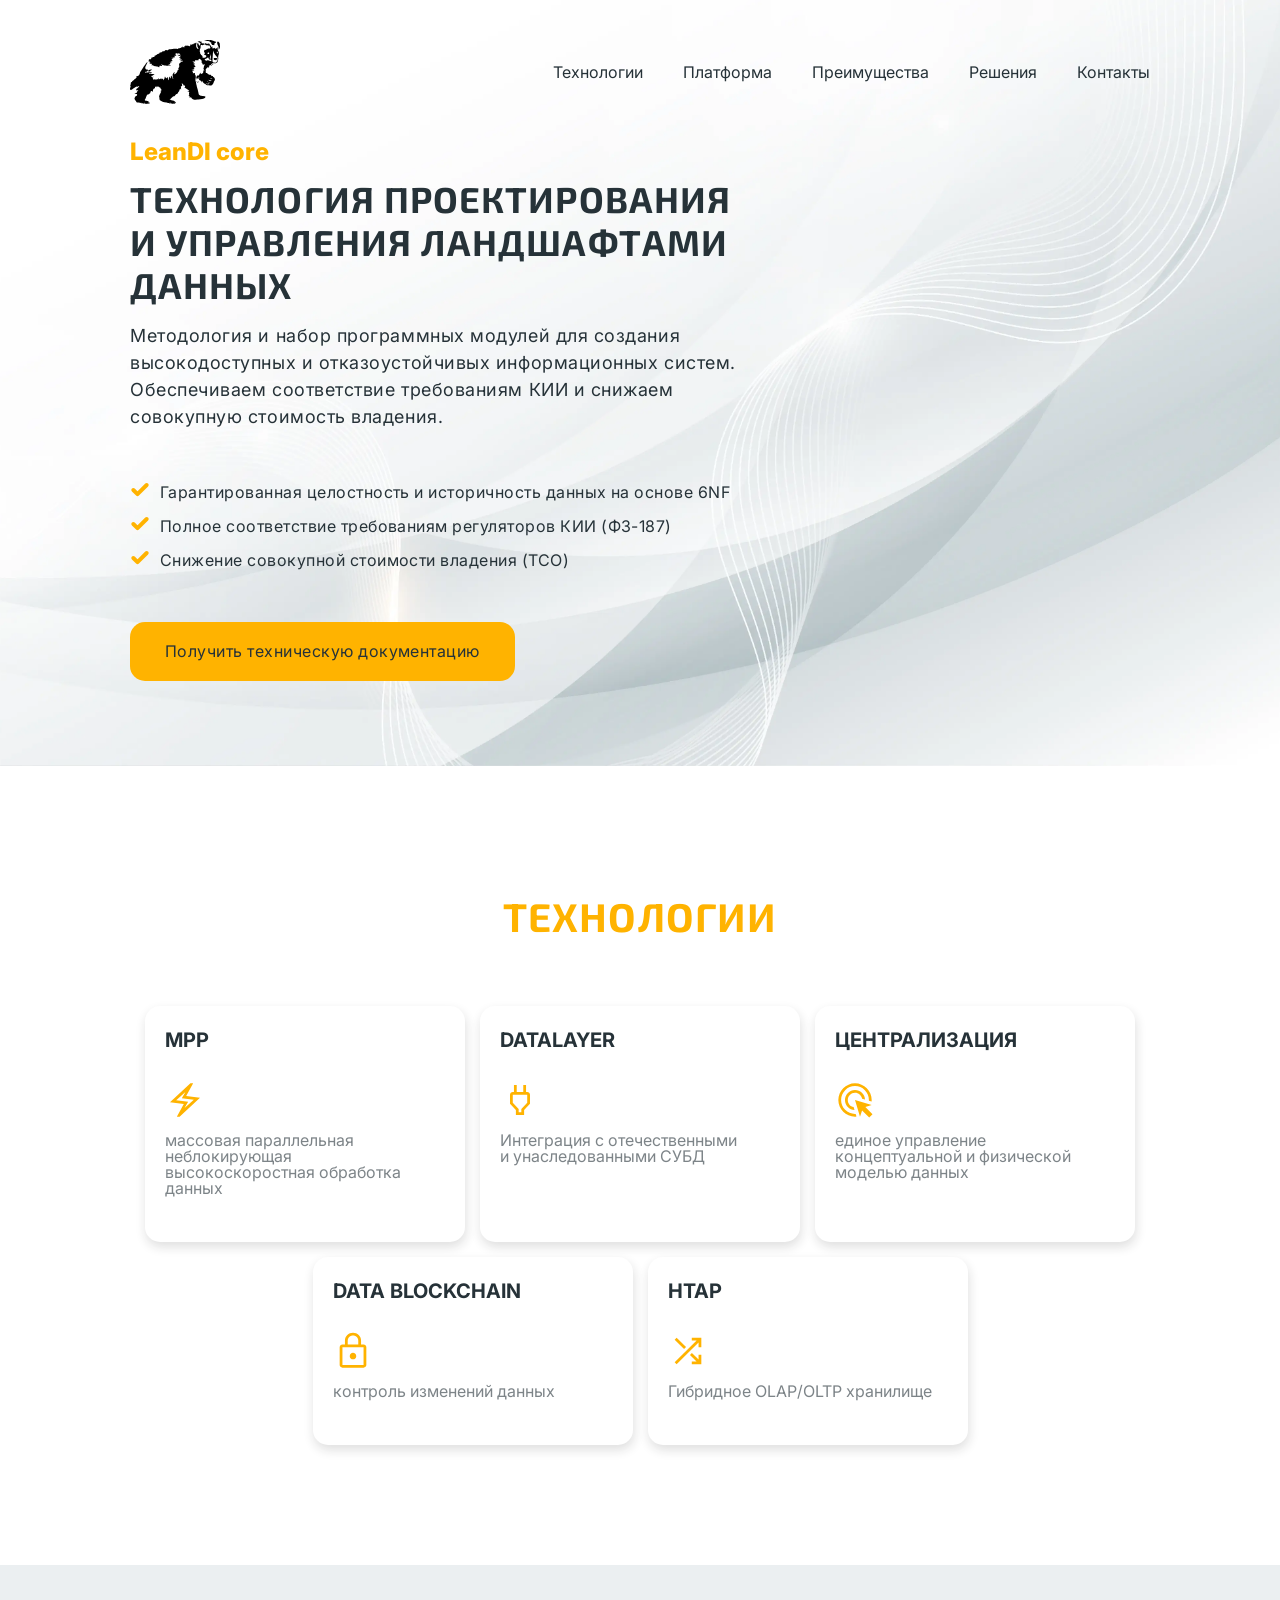
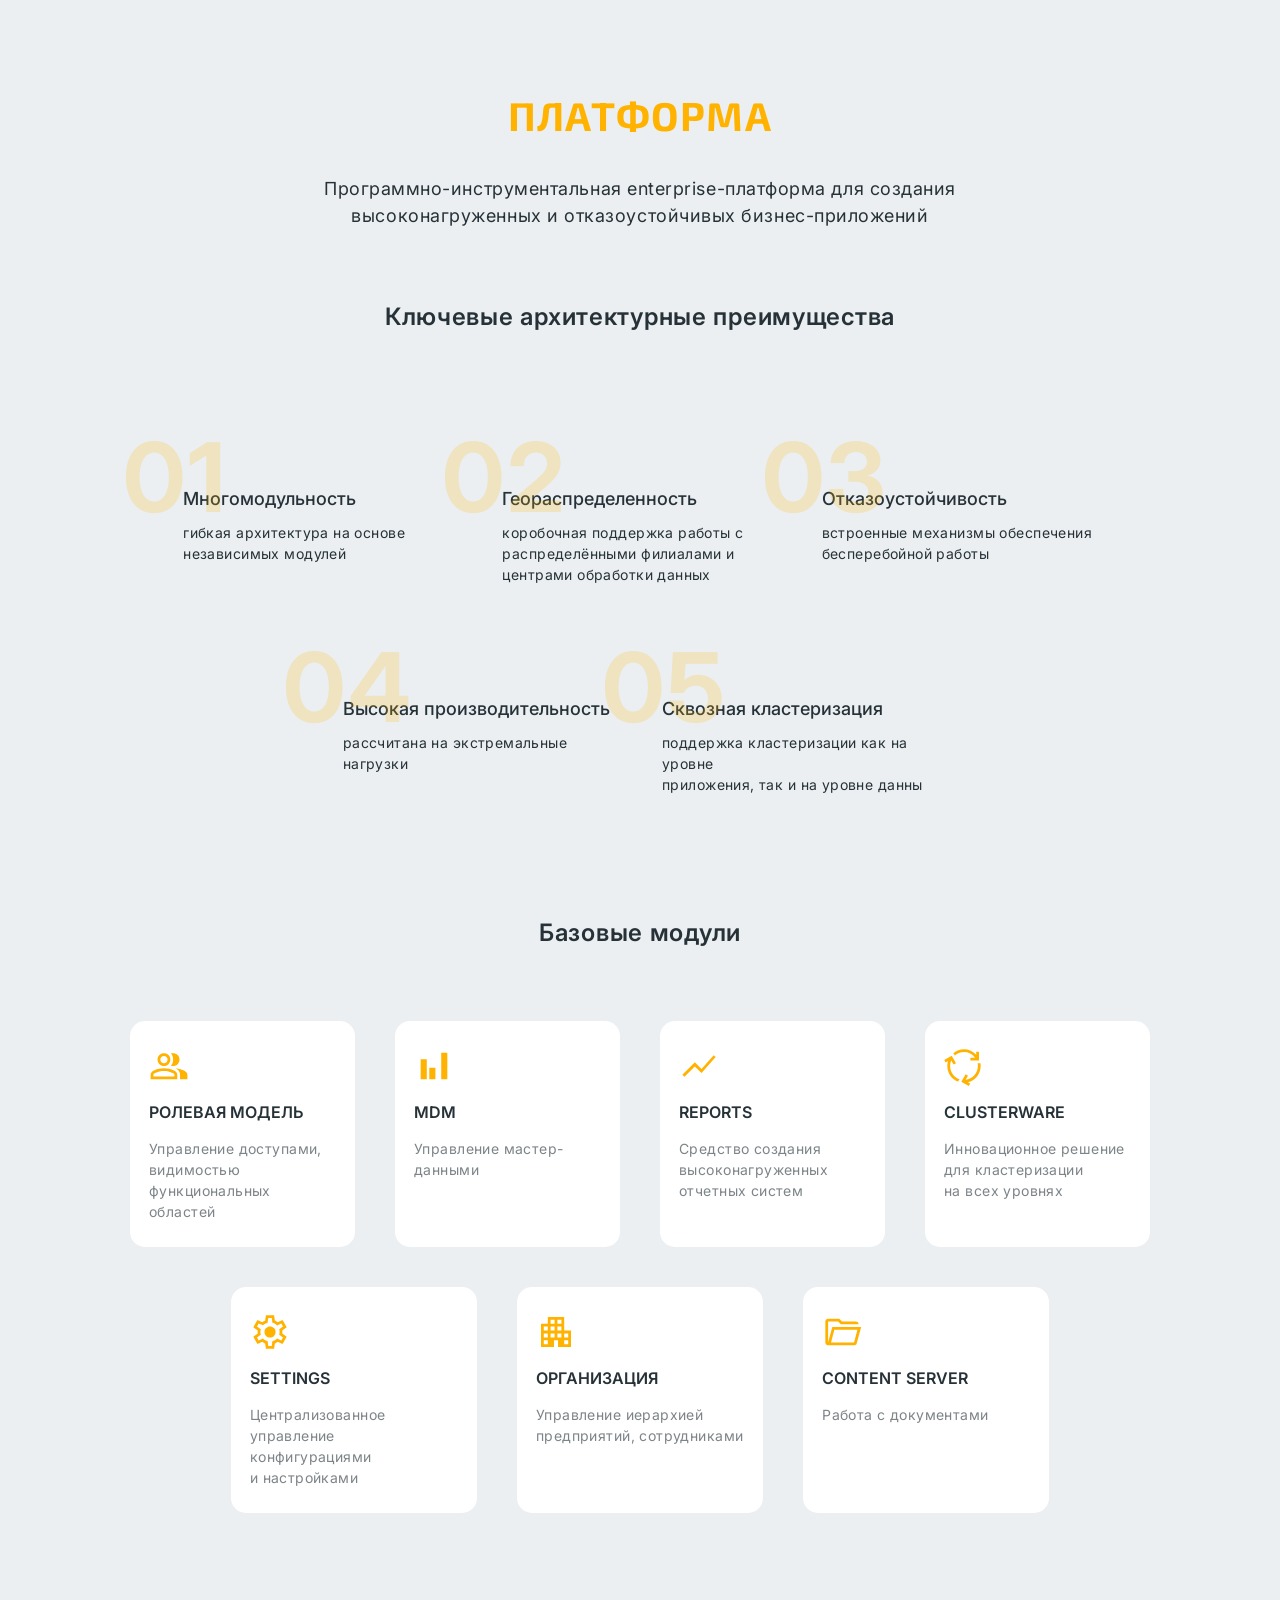
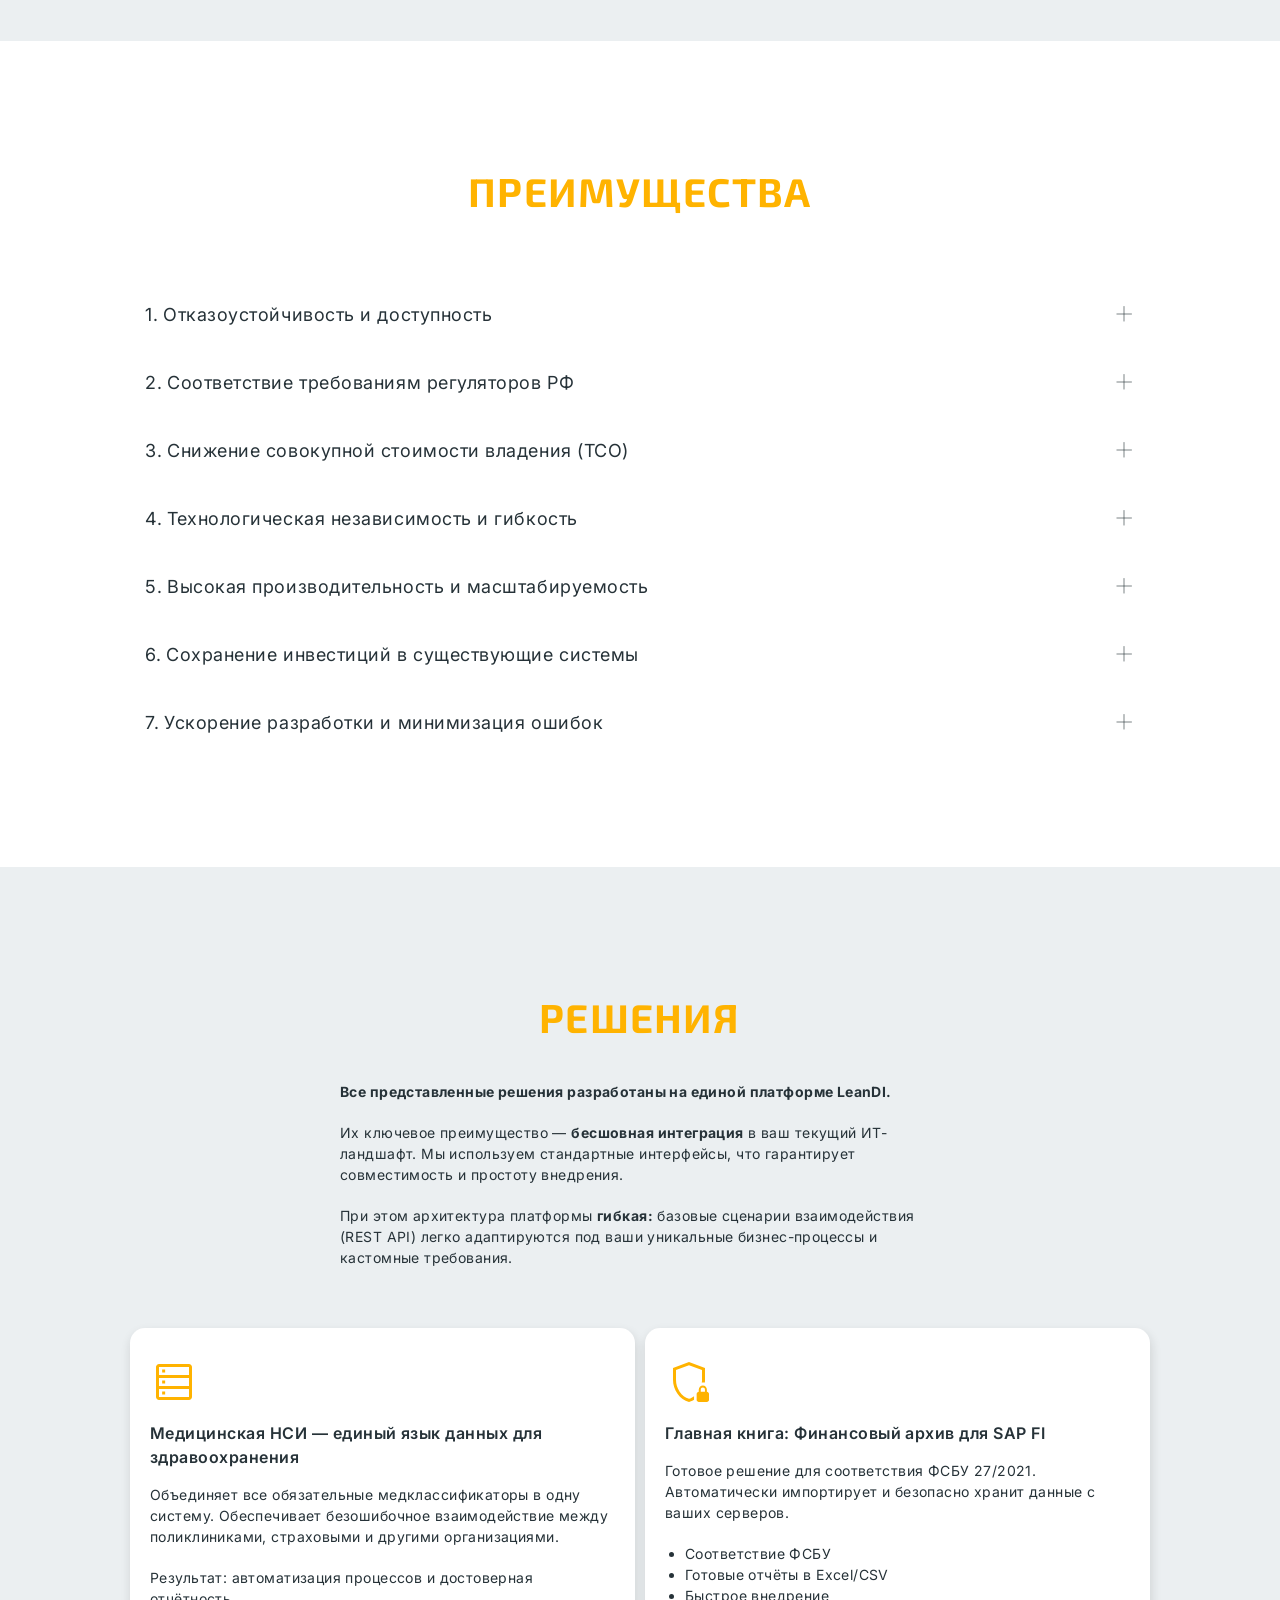
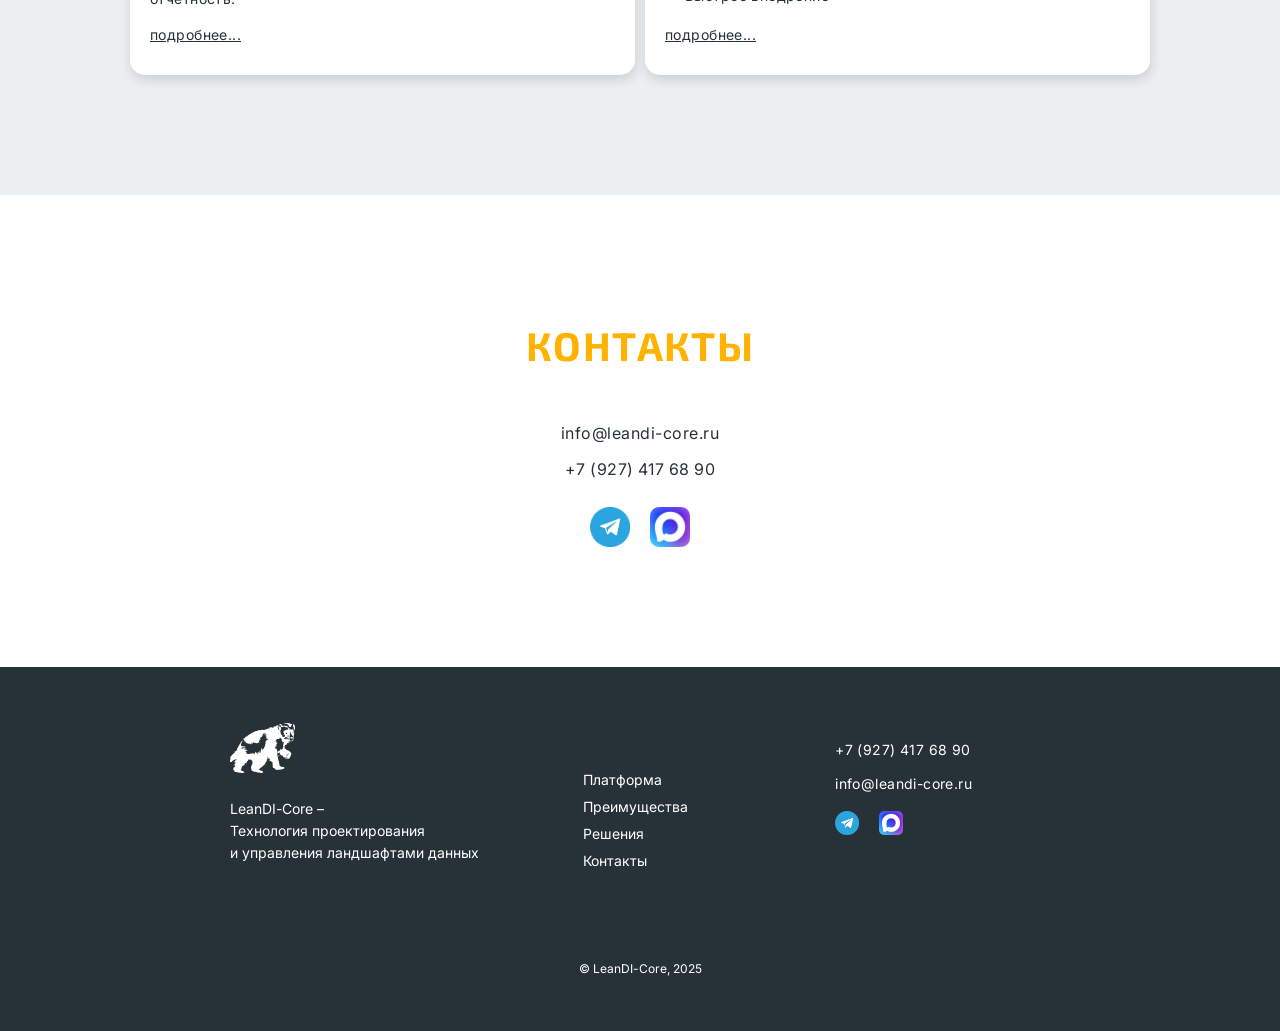
==== index.html @ 5c25aa63 "new project" ====
<!--header.html-->
<!doctype html>
<html lang="en">
<head>
  <meta charset="UTF-8">
  <meta name="viewport"
        content="width=device-width, user-scalable=no, initial-scale=1.0, maximum-scale=1.0, minimum-scale=1.0">
  <meta http-equiv="X-UA-Compatible" content="ie=edge">
  <meta name="format-detection" content="telephone=no">
  <link rel="preconnect" href="https://fonts.googleapis.com">
  <link rel="preconnect" href="https://fonts.gstatic.com" crossorigin>
  <link
    href="https://fonts.googleapis.com/css2?family=Exo+2:ital,wght@0,100..900;1,100..900&family=Inter:ital,opsz,wght@0,14..32,100..900;1,14..32,100..900&display=swap"
    rel="stylesheet">
  <link rel="icon" type="image/png" href="./img/icons/favicon.ico" sizes="32x32">
  <link rel="apple-touch-icon" href="./img/icons/favicon.ico">
  <link rel="mask-icon" href="./img/icons/favicon.ico" color="#000000">
  <title></title>
<script defer src="js/bundle.js"></script><script defer src="js/libs.js"></script><script defer src="js/style.js"></script><link href="css/style.min.css" rel="stylesheet"></head>
<body>

<header class="header">
  <div class="container">
    <div class="header-wrapper">
      <div class="logo">
        <img src="./img/logo.svg" alt="header-logo">
      </div>
      <nav class="header-nav">
        <ul class="main-menu">
          <li>
            <a href="#">Технологии</a>
          </li>
          <li>
            <a href="#">Платформа</a>
          </li>
          <li>
            <a href="#">Преимущества</a>
          </li>
          <li class="menu-item-has-children">
            <a href="#">Решения</a>
            <ul class="sub-menu">
              <li>
                <a href="#">Медицинская НСИ</a>
              </li>
            </ul>
          </li>
          <li>
            <a href="#">Контакты</a>
          </li>
        </ul>
        <button class="close-menu-button">
          <span class="line"></span>
          <span class="line"></span>
        </button>
      </nav>
      <button type="button" class="mobile-menu-button">
        <span class="line"></span>
        <span class="line"></span>
        <span class="line"></span>
      </button>
    </div>
  </div>
</header>

<main>




<section class="main-banner" style="background-image: url(./img/main-banner-back.webp)">
  <div class="container">
    <div class="banner-content">
      <div class="subtitle">LeanDI core</div>
      <h1>ТЕХНОЛОГИЯ ПРОЕКТИРОВАНИЯ
        И УПРАВЛЕНИЯ ЛАНДШАФТАМИ ДАННЫХ</h1>
      <div class="description">
        <p>Методология и набор программных модулей для создания высокодоступных и отказоустойчивых информационных
          систем. Обеспечиваем соответствие требованиям КИИ и снижаем совокупную стоимость владения.</p>
      </div>
      <ul class="benefits-list">
        <li>Гарантированная целостность и историчность данных на основе 6NF</li>
        <li>Полное соответствие требованиям регуляторов КИИ (ФЗ-187)</li>
        <li>Снижение совокупной стоимости владения (TCO)</li>
      </ul>
      <a href="#" class="btn btn-orange">Получить техническую документацию</a>
    </div>
  </div>
</section>

<section class="technologies-section">
  <div class="container">
    <h2>ТЕХНОЛОГИИ</h2>
    <div class="row-list">
      <div class="row-column">
        <div class="card-wrapper">
          <div class="card-title">MPP</div>
          <div class="card-ico">
            <img src="./img/icons/technology-ico1.svg" alt="technology-ico1">
          </div>
          <div class="card-description">
            <p>массовая параллельная <br> неблокирующая <br> высокоскоростная обработка данных</p>
          </div>
        </div>
      </div>
      <div class="row-column">
        <div class="card-wrapper">
          <div class="card-title">DATALAYER</div>
          <div class="card-ico">
            <img src="./img/icons/technology-ico2.svg" alt="technology-ico2">
          </div>
          <div class="card-description">
            <p>
              Интеграция с отечественными
              <br>
              и унаследованными СУБД
            </p>
          </div>
        </div>
      </div>
      <div class="row-column">
        <div class="card-wrapper">
          <div class="card-title">ЦЕНТРАЛИЗАЦИЯ</div>
          <div class="card-ico">
            <img src="./img/icons/technology-ico3.svg" alt="technology-ico3">
          </div>
          <div class="card-description">
            <p>единое управление концептуальной и физической моделью данных</p>
          </div>
        </div>
      </div>
      <div class="row-column">
        <div class="card-wrapper">
          <div class="card-title">DATA BLOCKCHAIN</div>
          <div class="card-ico">
            <img src="./img/icons/technology-ico4.svg" alt="technology-ico4">
          </div>
          <div class="card-description">
            <p>контроль изменений данных</p>
          </div>
        </div>
      </div>
      <div class="row-column">
        <div class="card-wrapper">
          <div class="card-title">HTAP</div>
          <div class="card-ico">
            <img src="./img/icons/technology-ico5.svg" alt="technology-ico5">
          </div>
          <div class="card-description">
            <p>Гибридное OLAP/OLTP хранилище</p>
          </div>
        </div>
      </div>
    </div>
  </div>
</section>

<section class="platform-section">
  <div class="container">
    <h2>ПЛАТФОРМА</h2>
    <div class="title-description">
      <p>Программно-инструментальная enterprise-платформа для создания высоконагруженных и отказоустойчивых
        бизнес-приложений</p>
    </div>
    <div class="subtitle">Ключевые архитектурные преимущества</div>
    <div class="benefits-block">
      <div class="benefits-list">
        <div class="benefit-column">
          <div class="benefit-item">
            <div class="benefit-title">Многомодульность</div>
            <div class="benefit-description">
              <p>гибкая архитектура на основе <br> независимых модулей</p>
            </div>
          </div>
        </div>
        <div class="benefit-column">
          <div class="benefit-item">
            <div class="benefit-title">Геораспределенность</div>
            <div class="benefit-description">
              <p>коробочная поддержка работы с <br> распределёнными филиалами и <br> центрами обработки данных</p>
            </div>
          </div>
        </div>
        <div class="benefit-column">
          <div class="benefit-item">
            <div class="benefit-title">Отказоустойчивость</div>
            <div class="benefit-description">
              <p>встроенные механизмы обеспечения бесперебойной работы</p>
            </div>
          </div>
        </div>
        <div class="benefit-column">
          <div class="benefit-item">
            <div class="benefit-title">Высокая производительность</div>
            <div class="benefit-description">
              <p>рассчитана на экстремальные нагрузки</p>
            </div>
          </div>
        </div>
        <div class="benefit-column">
          <div class="benefit-item">
            <div class="benefit-title">Сквозная кластеризация</div>
            <div class="benefit-description">
              <p>поддержка кластеризации как на уровне <br> приложения, так и на уровне данны</p>
            </div>
          </div>
        </div>
      </div>
    </div>
    <div class="modules-block">
      <div class="subtitle">Базовые модули</div>
      <div class="modules-list">
        <div class="modules-column">
          <div class="module-item">
            <div class="module-ico">
              <img src="./img/icons/module-ico1.svg" alt="module-ico-1">
            </div>
            <div class="module-title">РОЛЕВАЯ МОДЕЛЬ</div>
            <div class="module-description">
              <p>Управление доступами, видимостью функциональных областей</p>
            </div>
          </div>
        </div>
        <div class="modules-column">
          <div class="module-item">
            <div class="module-ico">
              <img src="./img/icons/module-ico2.svg" alt="module-ico-2">
            </div>
            <div class="module-title">MDM</div>
            <div class="module-description">
              <p>Управление мастер-данными</p>
            </div>
          </div>
        </div>
        <div class="modules-column">
          <div class="module-item">
            <div class="module-ico">
              <img src="./img/icons/module-ico3.svg" alt="module-ico-3">
            </div>
            <div class="module-title">REPORTS</div>
            <div class="module-description">
              <p>Cредство создания высоконагруженных отчетных систем</p>
            </div>
          </div>
        </div>
        <div class="modules-column">
          <div class="module-item">
            <div class="module-ico">
              <img src="./img/icons/module-ico4.svg" alt="module-ico-4">
            </div>
            <div class="module-title">CLUSTERWARE</div>
            <div class="module-description">
              <p>Инновационное решение для кластеризации на всех уровнях</p>
            </div>
          </div>
        </div>
        <div class="modules-column">
          <div class="module-item">
            <div class="module-ico">
              <img src="./img/icons/module-ico5.svg" alt="module-ico-5">
            </div>
            <div class="module-title">SETTINGS</div>
            <div class="module-description">
              <p>Централизованное управление конфигурациями и настройками</p>
            </div>
          </div>
        </div>
        <div class="modules-column">
          <div class="module-item">
            <div class="module-ico">
              <img src="./img/icons/module-ico6.svg" alt="module-ico-6">
            </div>
            <div class="module-title">ОРГАНИЗАЦИЯ</div>
            <div class="module-description">
              <p>Управление иерархией предприятий, сотрудниками</p>
            </div>
          </div>
        </div>
        <div class="modules-column">
          <div class="module-item">
            <div class="module-ico">
              <img src="./img/icons/module-ico7.svg" alt="module-ico-7">
            </div>
            <div class="module-title">CONTENT SERVER</div>
            <div class="module-description">
              <p>Работа с документами</p>
            </div>
          </div>
        </div>
      </div>
    </div>
  </div>
</section>

<section class="advantages-section">
  <div class="container">
    <h2>ПРЕИМУЩЕСТВА</h2>
    <div class="accordion-block">
      <div class="accordion-item">
        <div class="accordion-item-header">Отказоустойчивость и доступность</div>
        <div class="accordion-item-content">
          <div class="accordion-content-wrapper">
            <p>
              Обеспечивает доступность систем на уровне 99,99%+ даже при сбоях отдельных серверов или баз данных.
              Механизм мгновенного переключения на резервный узел в кластере уровня приложения гарантирует непрерывность
              бизнес-процессов, что критически важно для объектов КИИ.
            </p>
          </div>
        </div>
      </div>
      <div class="accordion-item">
        <div class="accordion-item-header">Соответствие требованиям регуляторов РФ</div>
        <div class="accordion-item-content">
          <div class="accordion-content-wrapper">
            <p>
              Платформа изначально разработана с учётом требований 149-ФЗ, 152-ФЗ и отраслевых стандартов.
              Обеспечивается аудит изменений и консистентность информации, что уменьшает риски штрафов.
            </p>
          </div>
        </div>
      </div>
      <div class="accordion-item">
        <div class="accordion-item-header">Снижение совокупной стоимости владения (TCO)</div>
        <div class="accordion-item-content">
          <div class="accordion-content-wrapper">
            <p>
              Отказ от дорогостоящих кластерных решений на уровне СУБД в пользу программной кластеризации позволяет
              использовать стандартное оборудование и гетерогенные БД (унаследованные и отечественные СУБД), сокращая
              затраты на лицензии и инфраструктуру в разы.
            </p>
          </div>
        </div>
      </div>
      <div class="accordion-item">
        <div class="accordion-item-header">Технологическая независимость и гибкость</div>
        <div class="accordion-item-content">
          <div class="accordion-content-wrapper">
            <p>
              Поддержка различных СУБД и ОС позволяет гибко формировать ИТ-ландшафт и избегать зависимости от
              единственного вендора, обеспечивая стратегическую безопасность и свободу выбора инфраструктуры.
            </p>
          </div>
        </div>
      </div>
      <div class="accordion-item">
        <div class="accordion-item-header">Высокая производительность и масштабируемость</div>
        <div class="accordion-item-content">
          <div class="accordion-content-wrapper">
            <p>
              Инновационный подход к обработке данных обеспечивает высокую скорость обработки транзакций, а также
              лиенейную масштабируемость под нагрузку без потери производительности.
            </p>
          </div>
        </div>
      </div>
      <div class="accordion-item">
        <div class="accordion-item-header">Сохранение инвестиций в существующие системы</div>
        <div class="accordion-item-content">
          <div class="accordion-content-wrapper">
            <p>
              Платформа легко интегрируется с унаследованными системами через стандартные форматы обмена данными,
              позволяя модернизировать ИТ-архитектуру поэтапно, без остановки текущих операций.
            </p>
          </div>
        </div>
      </div>
      <div class="accordion-item">
        <div class="accordion-item-header">Ускорение разработки и минимизация ошибок</div>
        <div class="accordion-item-content">
          <div class="accordion-content-wrapper">
            <p>
              Автоматическая генерация кода на основе моделей данных исключает рутинные операции и человеческий фактор.
              Изменения в модели данных автоматически валидируются на этапе компиляции, что предотвращает критические
              ошибки в промышленной среде.
            </p>
          </div>
        </div>
      </div>
    </div>
  </div>
</section>

<section class="solutions-section">
  <div class="container">
    <h2>РЕШЕНИЯ</h2>
    <div class="content-block">
      <p>
        <strong>Все представленные решения разработаны на единой платформе LeanDI.</strong>
      </p>
      <p>
        Их ключевое преимущество — <strong>бесшовная интеграция</strong> в ваш текущий ИТ-ландшафт. Мы используем
        стандартные интерфейсы, что гарантирует совместимость и простоту внедрения.
      </p>
      <p>
        При этом архитектура платформы <strong>гибкая:</strong> базовые сценарии взаимодействия (REST API) легко
        адаптируются под ваши уникальные бизнес-процессы и кастомные требования.
      </p>
    </div>
    <div class="solution-cards">
      <div class="card-wrapper">
        <div class="card-content">
          <div class="card-ico">
            <img src="./img/icons/solution-card-ico1.svg" alt="solution card ico 1">
          </div>
          <div class="card-title">Медицинская НСИ — единый язык данных для здравоохранения</div>
          <div class="card-description">
            <p>
              Объединяет все обязательные медклассификаторы в одну систему. Обеспечивает безошибочное взаимодействие между поликлиниками, страховыми и другими организациями.
            </p>
            <p>
              Результат: автоматизация процессов и достоверная отчётность.
            </p>
          </div>
        </div>
        <a href="#" class="card-link">подробнее...</a>
      </div>
      <div class="card-wrapper">
        <div class="card-content">
          <div class="card-ico">
            <img src="./img/icons/solution-card-ico2.svg" alt="solution card ico 2">
          </div>
          <div class="card-title">Главная книга: Финансовый архив для SAP FI</div>
          <div class="card-description">
            <p>
              Готовое решение для соответствия ФСБУ 27/2021. Автоматически импортирует и безопасно хранит данные с ваших серверов.
            </p>
            <ul>
              <li>Соответствие ФСБУ</li>
              <li>Готовые отчёты в Excel/CSV</li>
              <li>Быстрое внедрение</li>
            </ul>
          </div>
        </div>
        <a href="#" class="card-link">подробнее...</a>
      </div>
    </div>
  </div>
</section>

<section class="contacts-section">
  <div class="container">
    <h2>КОНТАКТЫ</h2>
    <div class="contact-links">
      <a href="mailto:info@leandi-core.ru">info@leandi-core.ru</a>
      <a href="tel:79274176890">+7 (927) 417 68 90</a>
    </div>
    <div class="contact-socials">
      <a href="#" class="social-link social-link-telegram"></a>
      <a href="#" class="social-link social-link-max"></a>
    </div>
  </div>
</section>

<!--footer.html-->
</main>

<footer class="footer">
    <div class="container">
      <div class="footer-row">
        <div class="footer-column">
          <div class="logo">
            <img src="./img/footer-logo.svg" alt="footer-logo">
          </div>
          <div class="footer-description">
            <p>
              LeanDI-Core –
              <br>
              Технология проектирования
              <br>
              и управления ландшафтами данных
            </p>
          </div>
          <div class="footer-copy footer-copy-mobile">
            <p>© LeanDI-Core, 2025</p>
          </div>
        </div>
        <div class="footer-column">
          <nav class="footer-nav">
            <ul class="footer-menu">
              <li>
                <a href="#">Платформа</a>
              </li>
              <li>
                <a href="#">Преимущества</a>
              </li>
              <li>
                <a href="#">Решения</a>
              </li>
              <li>
                <a href="#">Контакты</a>
              </li>
            </ul>
          </nav>
        </div>
        <div class="footer-column">
          <div class="footer-contact-links">
            <a href="tel:79274176890">+7 (927) 417 68 90</a>
            <a href="mailto:info@leandi-core.ru">info@leandi-core.ru</a>
          </div>
          <div class="footer-socials">
            <a href="#" class="social-link social-link-telegram"></a>
            <a href="#" class="social-link social-link-max"></a>
          </div>
          <a href="#" class="footer-policy">Политика конфиденциальности</a>
        </div>
      </div>
      <div class="footer-copy footer-copy-pc">
        <p>© LeanDI-Core, 2025</p>
      </div>
    </div>
</footer>


</body>
</html>
---- css/style.min.css ----
*{box-sizing:border-box}body,h1,h2,h3,h4,p,figure,blockquote,dl,dd{margin:0}ul[role=list],ol[role=list]{list-style:none}html:focus-within{scroll-behavior:smooth}body{min-height:100vh;text-rendering:optimizeSpeed;line-height:1.5}a:not([class]){-webkit-text-decoration-skip:ink;text-decoration-skip-ink:auto}img,picture{max-width:100%;display:block}input,button,textarea,select{font:inherit;box-shadow:none;outline:none}@media(prefers-reduced-motion: reduce){html:focus-within{scroll-behavior:auto}*,*::before,*::after{animation-duration:.01ms !important;animation-iteration-count:1 !important;transition-duration:.01ms !important;scroll-behavior:auto !important}}*{font-family:"Inter";color:#263238}a{transition:.3s;text-decoration:none}p{font-weight:400;font-size:14px;line-height:150%;letter-spacing:.03em}ul li,ol li{font-weight:400;font-size:16px;line-height:150%;letter-spacing:.03em}ul li:last-child,ol li:last-child{margin-bottom:0}h1,.h1{font-family:"Exo 2";font-weight:700;font-size:36px;line-height:120%;margin-bottom:15px;letter-spacing:.03em;width:100%}h2,.h2{font-family:"Exo 2";font-weight:700;font-size:40px;line-height:150%;letter-spacing:.03em;color:#ffb300;width:100%}.title-description{width:100%;margin-bottom:70px}.title-description p{font-size:18px;line-height:150%;text-align:center;width:100%;max-width:736px;margin:0 auto}.subtitle{font-weight:600;font-size:24px;line-height:150%;letter-spacing:.03em;text-align:center;width:100%;margin-bottom:70px}.social-link{transition:.3s}.social-link:hover{opacity:.7}@media(max-width: 600px){h1,.h1{font-size:24px;margin-bottom:30px}h2,.h2{font-size:30px}ul li,ol li{font-size:14px}.subtitle{font-size:16px}}.sr-only{position:absolute;width:1px;height:1px;padding:0;margin:-1px;overflow:hidden;clip:rect(0, 0, 0, 0);white-space:nowrap;border:0}body::-webkit-scrollbar{width:6px;background-color:#263238}body::-webkit-scrollbar-thumb{border-radius:20px;background-color:#ffb300}body.admin-bar header{top:20px}main{min-height:70vh}section{padding:120px 0}@media(max-width: 600px){section{padding:60px 0}}.container{margin:0 auto;display:flex;flex-wrap:wrap;max-width:1450px;width:100%;padding:0 130px}.container-fluid{max-width:100%;width:100%}.d-flex{display:flex;flex-wrap:wrap}.justify-between{justify-content:space-between}.justify-end{justify-content:flex-end}.flex-column{flex-direction:column}@media(max-width: 1024px){.container{padding:0 20px}}@media(max-width: 600px){.container{padding:0 30px}}.btn{display:flex;justify-content:center;align-items:center;font-weight:400;font-size:16px;line-height:150%;letter-spacing:.03em;padding:0 35px;height:59px;width:-moz-fit-content;width:fit-content;transition:.3s;cursor:pointer;border-radius:15px}.btn-orange{background-color:#ffb300}.btn-orange:hover{background-color:#263238;color:#fff}@media(max-width: 600px){.btn{padding:0 20px;font-size:14px}}.footer-menu{display:flex;flex-direction:column;list-style:none;padding:50px 0 0;margin:0;width:100%}.footer-menu li{margin-bottom:13px;display:flex}.footer-menu li:last-child{margin-bottom:0}.footer-menu li a{font-weight:400;font-size:14px;line-height:100%;letter-spacing:0;color:#fff}.footer-menu li a:hover{color:#ffb300}@media(max-width: 600px){.footer-menu{padding-top:0}}.main-menu{padding:0;display:flex;list-style:none;margin:0}.main-menu li+li{margin-left:40px}.main-menu li a{font-weight:400;font-size:16px;line-height:100%;letter-spacing:0}.main-menu li a:hover{color:#ffb300}.main-menu .menu-item-has-children{position:relative}.main-menu .menu-item-has-children ul{position:absolute;opacity:0;visibility:hidden;pointer-events:none;transition:.3s;background-color:#fff;padding:18px 20px;list-style:none;margin:0;max-width:150px;top:calc(100% + 20px);left:-42px}.main-menu .menu-item-has-children ul:before{border:10px solid rgba(0,0,0,0);content:"";height:0;position:absolute;right:50%;transform:translateX(50%);width:0;border-bottom-color:#fff;top:-20px}.main-menu .menu-item-has-children ul li{text-align:center}.main-menu .menu-item-has-children ul li a{text-align:center}.main-menu .menu-item-has-children:hover ul{opacity:1;visibility:visible;pointer-events:auto}@media(max-width: 1024px){.main-menu{flex-direction:column}.main-menu li{display:flex;margin-bottom:15px}.main-menu li:last-child{margin-bottom:0}.main-menu li a{color:#fff}.main-menu li+li{margin-left:0}}.accordion-block{width:100%;max-width:990px;margin:0 auto;counter-reset:accordion-counter 0}.accordion-block .accordion-item{transition:all .3s;overflow:hidden;margin-bottom:20px;counter-increment:accordion-counter}.accordion-block .accordion-item:last-of-type{margin-bottom:0}.accordion-block .accordion-item .accordion-item-header{width:100%;cursor:pointer;display:flex;margin-bottom:0;transition:all ease .3s;position:relative;font-weight:400;font-size:18px;line-height:150%;padding:10px 0;letter-spacing:.03em;border-bottom:1px solid rgba(0,0,0,0);align-items:center}.accordion-block .accordion-item .accordion-item-header:before{content:counter(accordion-counter) ".";margin-right:5px;align-self:flex-start}.accordion-block .accordion-item .accordion-item-header:after{content:"";display:block;width:12px;height:12px;background-repeat:no-repeat;background-position:center;background-size:12px;background-image:url(../img/icons/accordion-ico.svg);transition:.3s;flex:none;transform:rotate(45deg);margin-left:auto;padding-left:10px}.accordion-block .accordion-item .accordion-item-content{overflow:hidden;width:100%;transition:height .3s ease-in-out;height:0}.accordion-block .accordion-item .accordion-item-content .accordion-content-wrapper{padding:23px 0 0}.accordion-block .accordion-item .accordion-item-content .accordion-content-wrapper p{color:rgba(38,50,56,.6)}.accordion-block .accordion-item.active .accordion-item-header{border-color:rgba(38,50,56,.2);padding-bottom:14px}.accordion-block .accordion-item.active .accordion-item-header:after{transform:rotate(0)}.accordion-block .accordion-item.active .accordion-item-content{transition:height .3s ease-in-out}@media(max-width: 600px){.accordion-block .accordion-item{margin-bottom:10px}.accordion-block .accordion-item .accordion-item-content .accordion-content-wrapper{padding:15px 0 0}}.main-banner{padding:140px 0 85px;background-repeat:no-repeat;background-position:center;background-size:cover}.main-banner .banner-content{max-width:626px;width:100%}.main-banner .banner-content .subtitle{font-weight:800;line-height:100%;letter-spacing:0;margin-bottom:13px;color:#ffb300;text-align:start}.main-banner .banner-content .description{margin-bottom:50px;width:100%}.main-banner .banner-content .description p{font-size:18px;line-height:150%}.main-banner .banner-content .benefits-list{padding:0 0 0 30px;margin:20px 0;list-style:none}.main-banner .banner-content .benefits-list li{position:relative;margin-bottom:10px}.main-banner .banner-content .benefits-list li:before{content:"";display:block;width:20px;height:20px;background-repeat:no-repeat;background-position:center;background-size:contain;background-image:url(../img/icons/checkmark.svg);position:absolute;left:-30px}.main-banner .banner-content .btn{margin-top:50px}.technologies-section h2{margin-bottom:45px;text-align:center}.technologies-section .row-list{margin:0 -7.5px;width:calc(100% + 15px);display:flex;flex-wrap:wrap;justify-content:center}.technologies-section .row-list .row-column{padding:15px 7.5px 0;max-width:335px;width:100%}.technologies-section .card-wrapper{padding:24px 20px 46px;background-color:#fff;width:100%;box-shadow:1px 5px 10.4px 0px rgba(31,31,31,.1411764706);height:100%;border-radius:15px;min-height:185px}.technologies-section .card-wrapper .card-title{font-weight:700;font-size:20px;line-height:100%;letter-spacing:0;margin-bottom:30px}.technologies-section .card-wrapper .card-ico{width:100%;margin-bottom:12px}.technologies-section .card-wrapper .card-ico img{width:40px;height:40px;-o-object-fit:contain;object-fit:contain}.technologies-section .card-wrapper .card-description{width:100%}.technologies-section .card-wrapper .card-description p{font-weight:400;font-size:16px;line-height:100%;letter-spacing:0;color:rgba(38,50,56,.6)}.platform-section{background-color:#ebeff1;padding:120px 0 88px}.platform-section h2{margin-bottom:30px;text-align:center}.platform-section .benefits-block{width:100%;margin-top:80px}.platform-section .benefits-block .subtitle{margin-bottom:0}.platform-section .benefits-block .benefits-list{display:flex;flex-wrap:wrap;margin:0 -22px;width:calc(100% + 44px);justify-content:center;counter-reset:benefit-counter}.platform-section .benefits-block .benefits-list .benefit-column{padding:0 22px;max-width:30%;width:100%}.platform-section .benefits-block .benefits-list .benefit-column:nth-child(n+4){margin-top:110px}.platform-section .benefits-block .benefit-item{counter-increment:benefit-counter;position:relative}.platform-section .benefits-block .benefit-item:before{content:counter(benefit-counter, decimal-leading-zero) " ";font-weight:700;font-size:96px;line-height:150%;letter-spacing:.03em;color:rgba(255,179,0,.2);position:absolute;left:-60px;top:-80px;vertical-align:top}.platform-section .benefits-block .benefit-item .benefit-title{font-weight:500;font-size:18px;line-height:150%;letter-spacing:0;margin-bottom:10px;width:100%}.platform-section .benefits-block .benefit-item .benefit-description{width:100%}.platform-section .modules-block{width:100%;margin-top:120px}.platform-section .modules-block .modules-list{display:flex;flex-wrap:wrap;margin:0 -40px;width:calc(100% + 80px);justify-content:center}.platform-section .modules-block .modules-list .modules-column{padding:0 40px 32px;max-width:25%;width:100%}.platform-section .modules-block .modules-list .modules-column:nth-child(n+5){max-width:27%}.platform-section .modules-block .module-item{padding:24px 18px;background-color:#fff;border:1px solid;border-image-source:linear-gradient(119.16deg, rgba(255, 255, 255, 0.08) -7.57%, rgba(255, 255, 255, 0) 26.1%, rgba(255, 255, 255, 0.05) 43.13%, rgba(255, 255, 255, 0) 104.68%);border-radius:15px;height:100%;width:100%}.platform-section .modules-block .module-item .module-ico{width:100%;margin-bottom:18px}.platform-section .modules-block .module-item .module-ico img{width:40px;height:40px;-o-object-fit:contain;object-fit:contain}.platform-section .modules-block .module-item .module-title{font-weight:600;font-size:16px;line-height:100%;letter-spacing:0;margin-bottom:18px}.platform-section .modules-block .module-item .module-description{width:100%}.platform-section .modules-block .module-item .module-description p{color:rgba(38,50,56,.6)}.advantages-section h2{margin-bottom:70px;text-align:center}.solutions-section{background-color:#ebeff1}.solutions-section h2{text-align:center;margin-bottom:34px}.solutions-section .content-block{max-width:600px;width:100%;margin:0 auto 60px}.solutions-section .content-block p{margin-bottom:20px}.solutions-section .content-block p:last-child{margin-bottom:0}.solutions-section .solution-cards{display:grid;grid-template-columns:repeat(2, 1fr);grid-gap:10px;width:100%}.solutions-section .solution-cards .card-wrapper{background-color:#fff;height:100%;border-radius:15px;box-shadow:1px 5px 10.4px 0px rgba(31,31,31,.1411764706);padding:30px 20px;display:flex;flex-direction:column;justify-content:space-between}.solutions-section .solution-cards .card-wrapper .card-content .card-ico{width:100%;margin-bottom:15px}.solutions-section .solution-cards .card-wrapper .card-content .card-ico img{width:48px;height:48px;-o-object-fit:contain;object-fit:contain}.solutions-section .solution-cards .card-wrapper .card-content .card-title{font-weight:600;font-size:16px;line-height:150%;letter-spacing:.03em;margin-bottom:15px;width:100%}.solutions-section .solution-cards .card-wrapper .card-content .card-description{width:100%;margin-bottom:15px}.solutions-section .solution-cards .card-wrapper .card-content .card-description p{margin-bottom:20px;width:100%}.solutions-section .solution-cards .card-wrapper .card-content .card-description p:last-child{margin-bottom:0}.solutions-section .solution-cards .card-wrapper .card-content .card-description ul,.solutions-section .solution-cards .card-wrapper .card-content .card-description ol{padding-left:20px;margin:20px 0;list-style:disc}.solutions-section .solution-cards .card-wrapper .card-content .card-description ul li,.solutions-section .solution-cards .card-wrapper .card-content .card-description ol li{font-weight:400;font-size:14px;line-height:150%;letter-spacing:.03em;margin-bottom:0}.solutions-section .solution-cards .card-wrapper .card-content .card-description ul li:before,.solutions-section .solution-cards .card-wrapper .card-content .card-description ol li:before{display:none}.solutions-section .solution-cards .card-wrapper .card-content .card-description ul:last-child,.solutions-section .solution-cards .card-wrapper .card-content .card-description ol:last-child{margin-bottom:0}.solutions-section .solution-cards .card-wrapper .card-link{font-weight:400;font-size:14px;line-height:150%;letter-spacing:.03em;text-decoration:underline;text-decoration-style:solid}.solutions-section .solution-cards .card-wrapper .card-link:hover{color:#ffb300}.contacts-section h2{text-align:center;margin-bottom:50px}.contacts-section .contact-links{width:100%;margin-bottom:30px;display:flex;flex-direction:column;align-items:center}.contacts-section .contact-links a{font-weight:400;font-size:16px;line-height:100%;letter-spacing:.03em;margin-bottom:20px;display:flex;width:-moz-fit-content;width:fit-content}.contacts-section .contact-links a:last-child{margin-bottom:0}.contacts-section .contact-links a:hover{color:#ffb300}.contacts-section .contact-socials{width:100%;display:flex;justify-content:center}.contacts-section .contact-socials .social-link{background-repeat:no-repeat;background-position:center;background-size:contain;width:40px;height:40px;display:flex}.contacts-section .contact-socials .social-link.social-link-telegram{background-image:url(../img/icons/telegram-ico.webp)}.contacts-section .contact-socials .social-link.social-link-max{background-image:url(../img/icons/max-ico.webp)}.contacts-section .contact-socials .social-link+.social-link{margin-left:20px}@media(max-width: 1340px){.platform-section .modules-block .modules-list{margin:0 -20px;width:calc(100% + 40px)}.platform-section .modules-block .modules-list .modules-column{padding:0 20px 40px}}@media(max-width: 1024px){.main-banner .banner-content{margin:0 auto}.main-banner .banner-content .subtitle{text-align:center}.main-banner .banner-content h1{text-align:center}.main-banner .banner-content .description p{text-align:center}.main-banner .banner-content .btn{margin:50px auto 0}.platform-section .benefits-block .benefits-list .benefit-column{max-width:50%;margin-bottom:80px}.platform-section .benefits-block .benefits-list .benefit-column:nth-child(n+4){margin-top:0}.platform-section .benefits-block .benefit-item:before{left:20%}.platform-section .modules-block{margin-top:60px}.platform-section .modules-block .modules-list .modules-column{max-width:50%}.platform-section .modules-block .modules-list .modules-column:nth-child(n+5){max-width:50%}.solutions-section .solution-cards{grid-template-columns:1fr}}@media(max-width: 600px){.main-banner{padding:100px 0 60px}.main-banner .banner-content .description p{font-size:16px}.technologies-section .card-wrapper{padding:24px 20px}.technologies-section .card-wrapper .card-description p{line-height:22px}.platform-section{padding:60px 0}.platform-section .subtitle{font-size:20px}.platform-section .benefits-block .benefits-list .benefit-column{max-width:100%}.platform-section .benefits-block .benefit-item{max-width:300px;margin:0 auto}.platform-section .benefits-block .benefit-item:before{content:counter(benefit-counter) " "}.platform-section .benefits-block .benefit-item .benefit-description p{font-size:12px}.platform-section .modules-block .modules-list .modules-column{max-width:100%;padding:0 20px 20px}.platform-section .modules-block .modules-list .modules-column:nth-child(n+5){max-width:100%}.solutions-section .content-block p{text-align:center;font-size:18px}.contacts-section{padding:80px 0}.contacts-section .contact-links a:nth-of-type(1){font-size:26px;margin-bottom:30px}}.footer{background-color:#263238;padding:56px 100px}.footer .footer-row{display:flex;width:100%}.footer .footer-row .footer-column{width:33%}.footer .footer-row .footer-column:nth-of-type(2){display:flex;justify-content:center}.footer .footer-row .footer-column:nth-of-type(3){padding-top:20px;padding-left:5vw}.footer .logo{width:100%;margin-bottom:24px}.footer .logo img{max-width:65px;width:100%;-o-object-fit:contain;object-fit:contain}.footer .footer-description p{line-height:160%;letter-spacing:0;color:#fff}.footer .footer-contact-links{width:100%;display:flex;flex-direction:column;margin-bottom:20px}.footer .footer-contact-links a{font-weight:400;font-size:14px;line-height:100%;letter-spacing:.03em;color:#fff;display:flex;width:-moz-fit-content;width:fit-content;margin-bottom:20px}.footer .footer-contact-links a:last-child{margin-bottom:0}.footer .footer-contact-links a:hover{color:#ffb300}.footer .footer-socials{width:100%;display:flex}.footer .footer-socials .social-link{background-repeat:no-repeat;background-position:center;background-size:contain;width:24px;height:24px;display:flex}.footer .footer-socials .social-link.social-link-telegram{background-image:url(../img/icons/telegram-ico.webp)}.footer .footer-socials .social-link.social-link-max{background-image:url(../img/icons/max-ico.webp)}.footer .footer-socials .social-link+.social-link{margin-left:20px}.footer .footer-copy{width:100%;display:flex;justify-content:center;margin-top:80px}.footer .footer-copy p{font-weight:400;font-size:12px;line-height:100%;letter-spacing:0;color:#fff}.footer .footer-copy-mobile{display:none}@media(max-width: 1024px){.footer{padding:40px 0}}@media(max-width: 600px){.footer .footer-row{flex-wrap:wrap}.footer .footer-row .footer-column{width:100%}.footer .footer-row .footer-column:nth-of-type(2){justify-content:flex-start;margin:40px 0}.footer .footer-row .footer-column:nth-of-type(3){padding-left:0}.footer .footer-copy-pc{display:none}.footer .footer-copy-mobile{display:flex;justify-content:flex-start;margin-top:30px}}.header{position:fixed;top:0;left:0;width:100%;z-index:999;background-color:rgba(0,0,0,0);padding:40px 0;transition:.3s}.header .header-wrapper{display:flex;align-items:center;width:100%;justify-content:space-between}.header.scrolled{background-color:#fff;padding:10px 0;box-shadow:1px 5px 10px 0px rgba(31,31,31,.2)}.header .logo img{max-width:90px;width:100%;-o-object-fit:contain;object-fit:contain}.header .mobile-menu-button{display:none}.header .close-menu-button{display:none}@media(max-width: 1024px){.header .mobile-menu-button{display:flex;flex-direction:column;width:22px;background-color:rgba(0,0,0,0);border:none;padding:0;transition:.3s}.header .mobile-menu-button .line{display:flex;background-color:#263238;height:2px;width:100%;transition:.3s}.header .mobile-menu-button .line:nth-of-type(2){margin:4px 0 4px auto;width:80%}.header .close-menu-button{display:flex;flex-direction:column;background-color:rgba(0,0,0,0);border:none;padding:0;width:22px;position:absolute;top:30px;right:20px}.header .close-menu-button .line{display:flex;height:2px;background-color:#fff;width:100%}.header .close-menu-button .line:nth-of-type(1){transform:rotate(45deg) translate(7px, 6px)}.header .close-menu-button .line:nth-of-type(2){transform:rotate(-45deg) translate(-5px, 5px)}.header .header-nav{position:fixed;right:0;top:0;padding:48px 40px 38px;background-color:#263238;opacity:0;visibility:hidden;pointer-events:none;transition:.3s;transform:translateX(100%);min-height:100%;min-width:30%}.header .header-nav.show{opacity:1;visibility:visible;pointer-events:auto;transform:translateX(0)}}@media(max-width: 600px){.header{padding:20px 0}.header .logo img{max-width:60px}}

/*# sourceMappingURL=[data-uri]*/
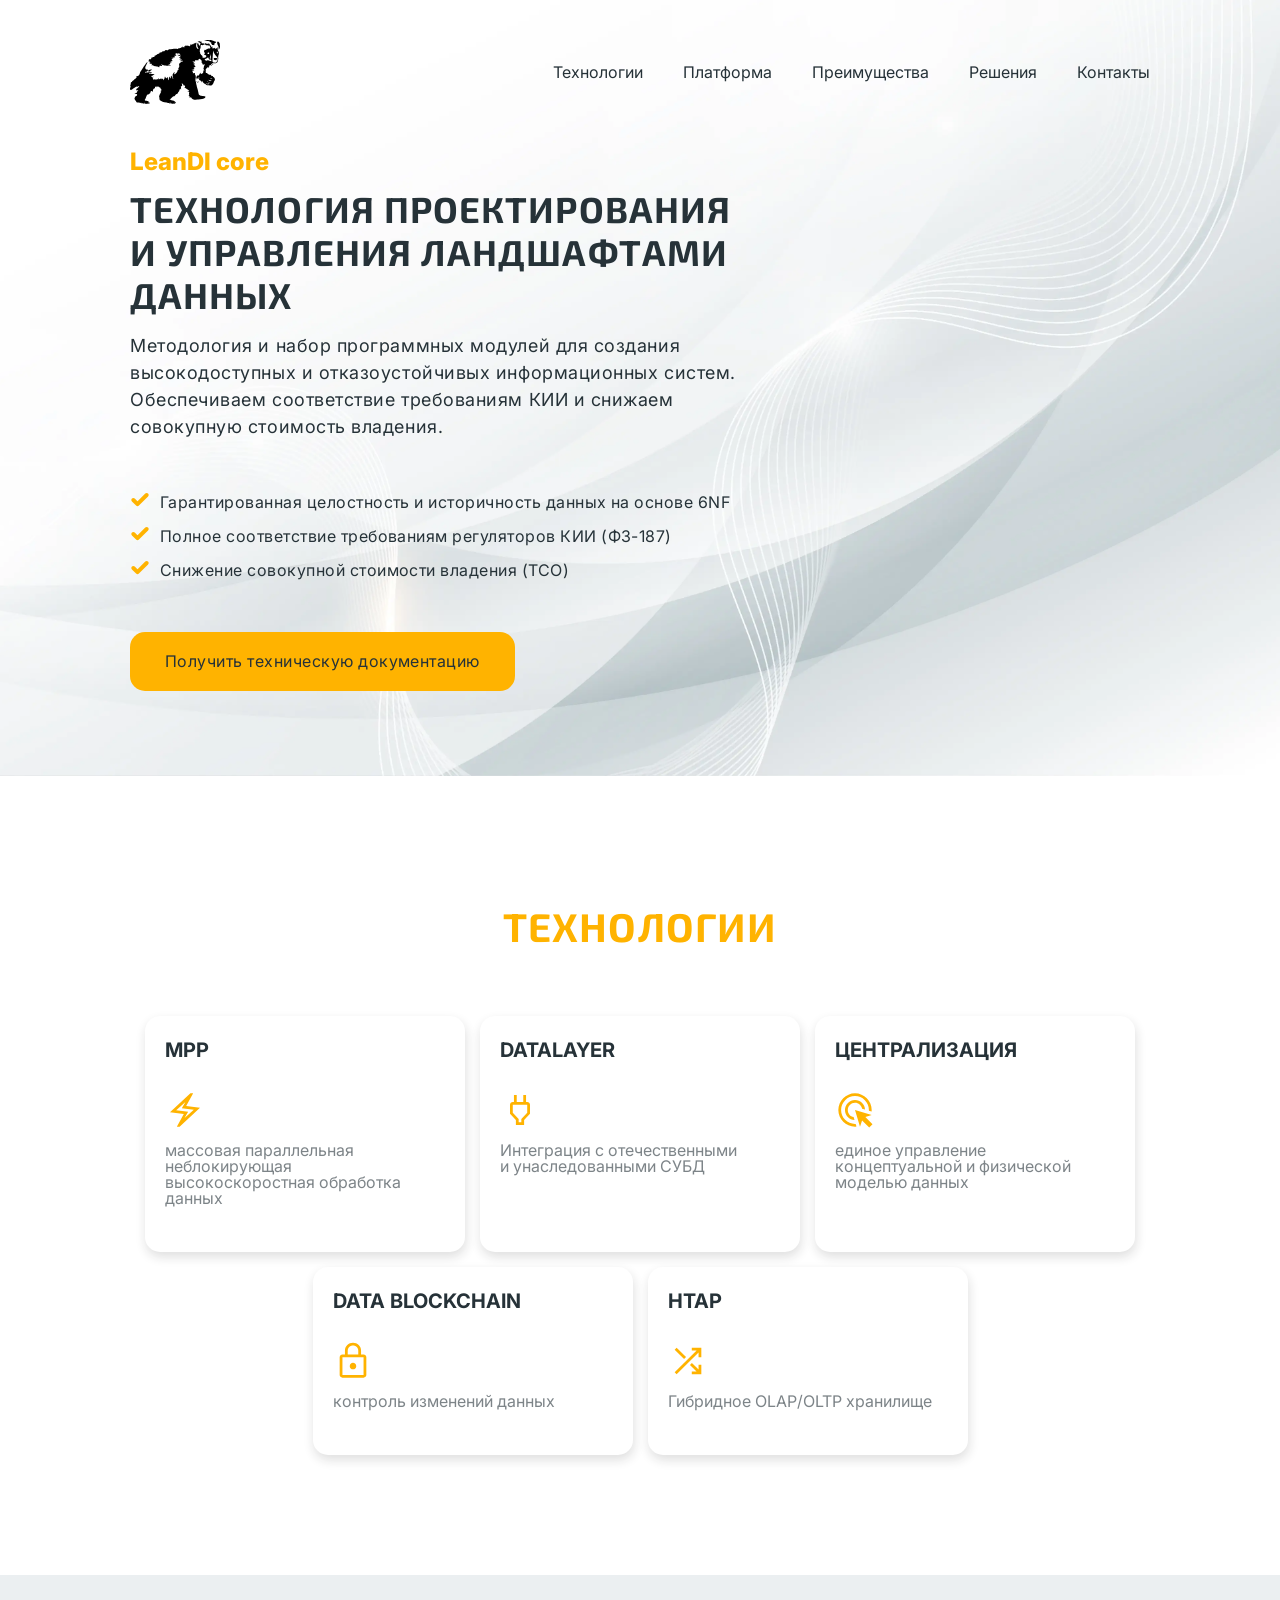
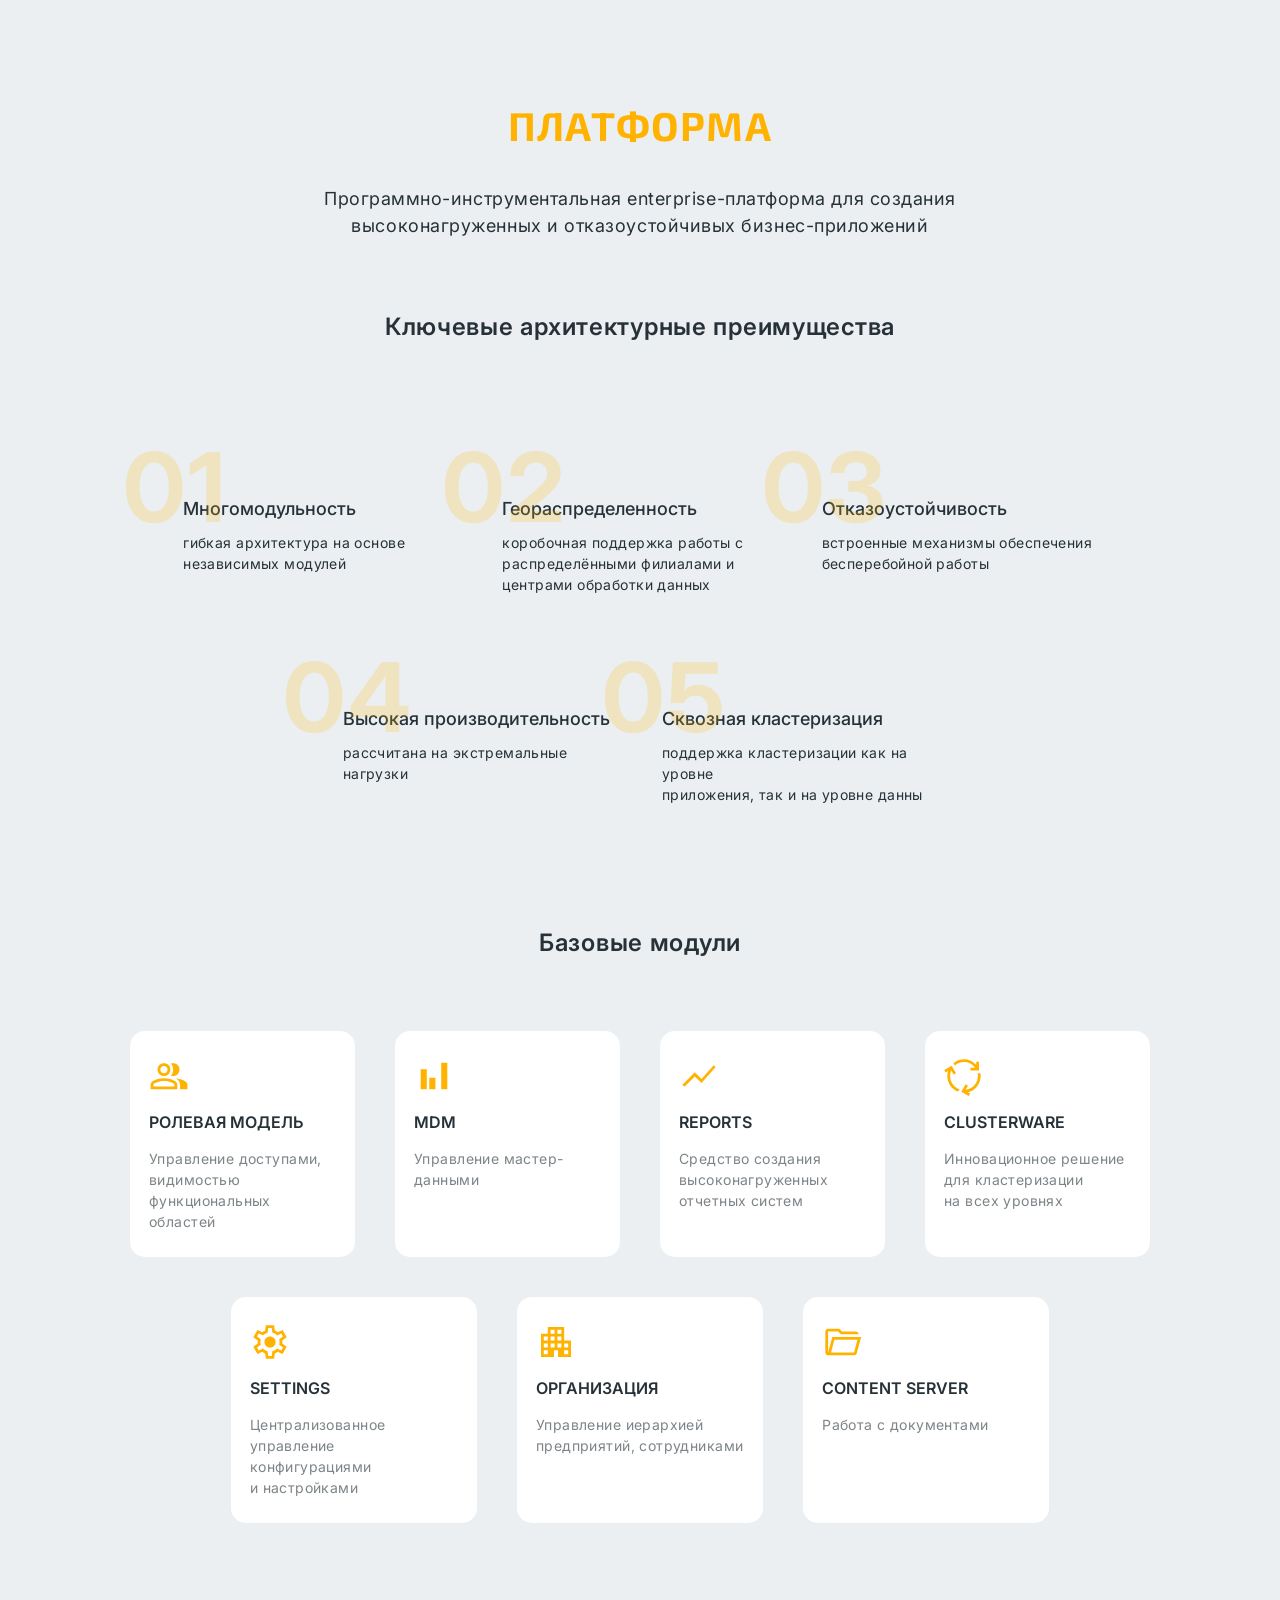
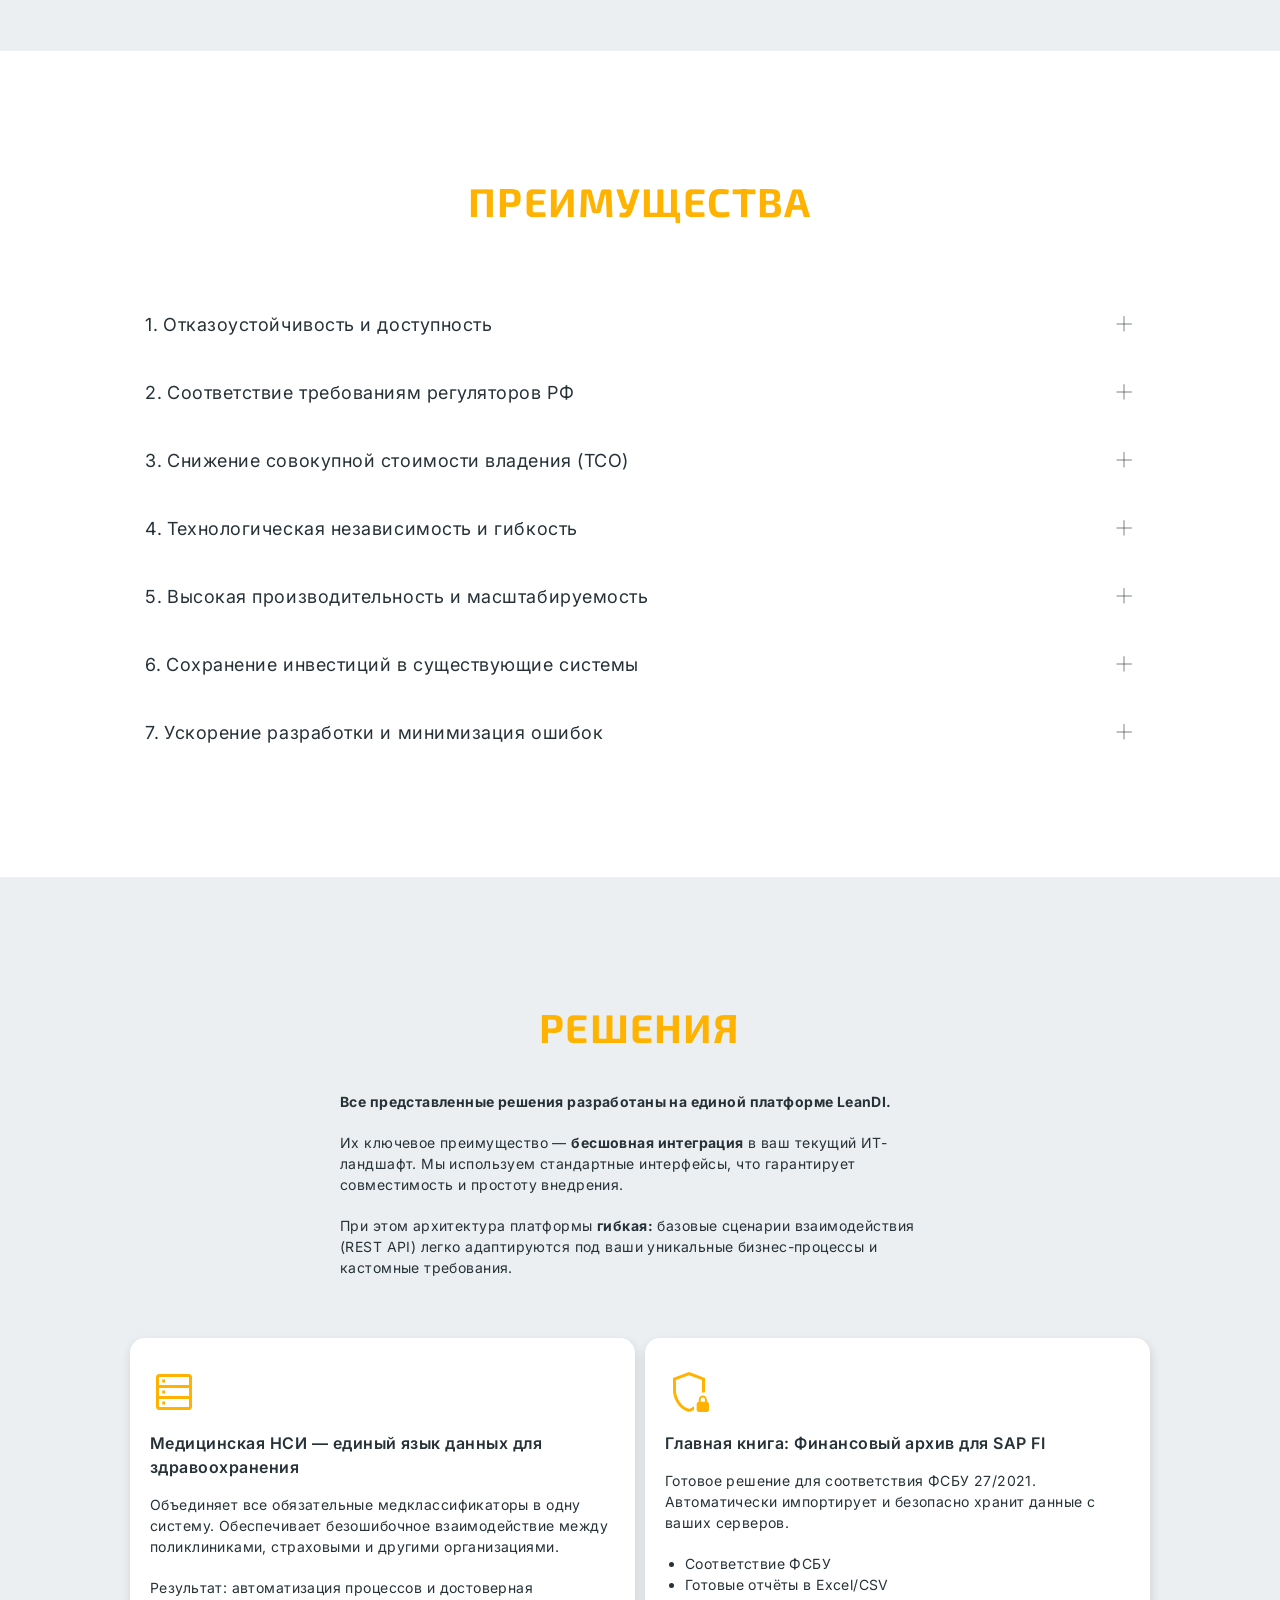
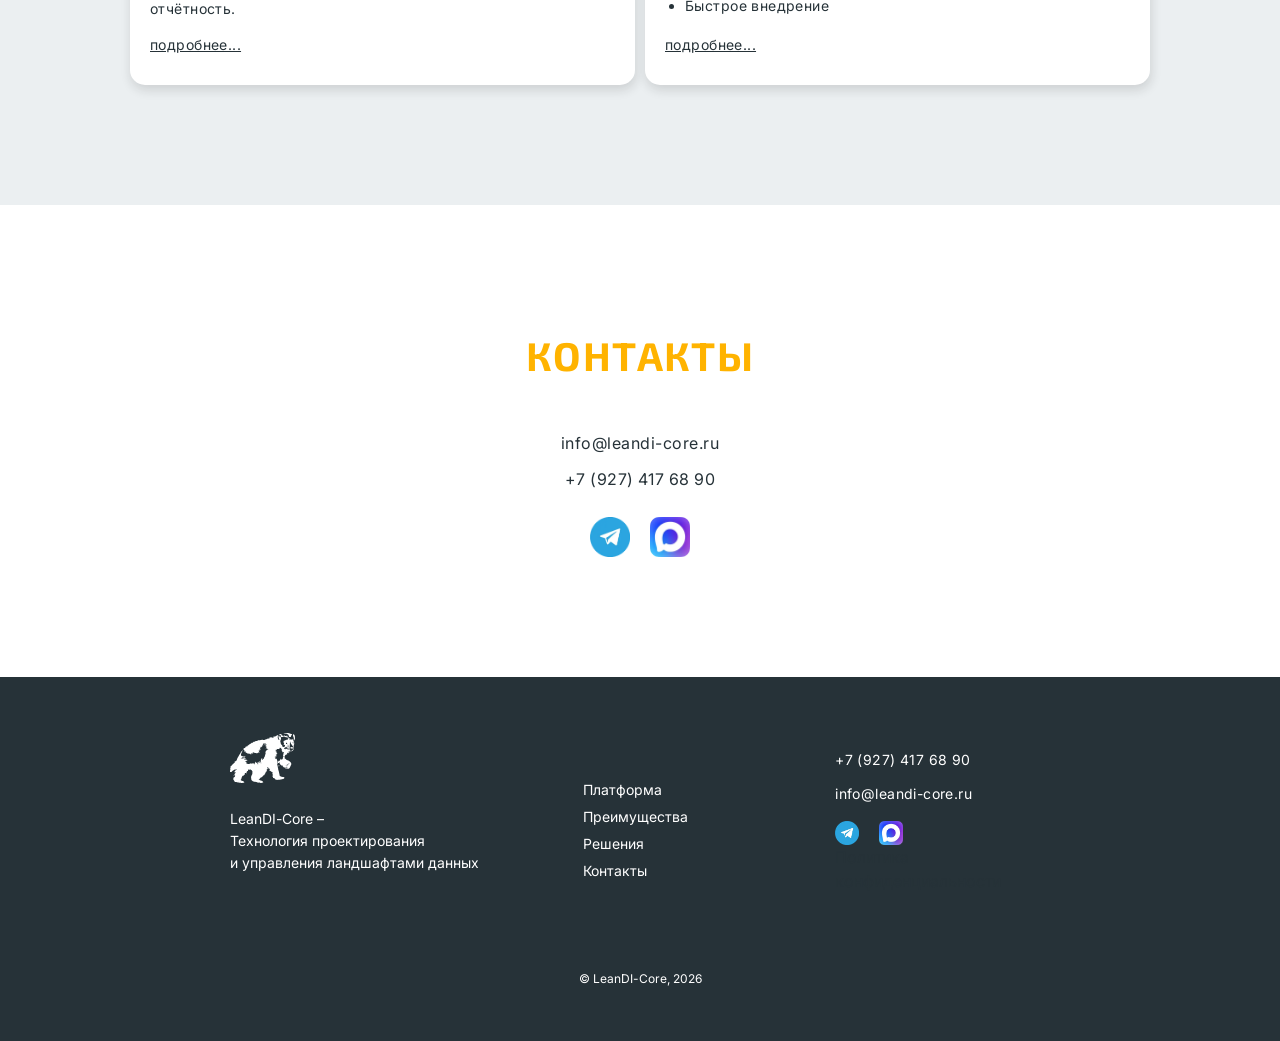
==== commit 054ea1dd: "upd" ====
--- a/index.html
+++ b/index.html
@@ -28,24 +28,19 @@
       <nav class="header-nav">
         <ul class="main-menu">
           <li>
-            <a href="#">Технологии</a>
+            <a href="service-page.html">Технологии</a>
           </li>
           <li>
-            <a href="#">Платформа</a>
+            <a href="#platform">Платформа</a>
           </li>
           <li>
-            <a href="#">Преимущества</a>
-          </li>
-          <li class="menu-item-has-children">
-            <a href="#">Решения</a>
-            <ul class="sub-menu">
-              <li>
-                <a href="#">Медицинская НСИ</a>
-              </li>
-            </ul>
+            <a href="#advantages">Преимущества</a>
           </li>
           <li>
-            <a href="#">Контакты</a>
+            <a href="#solutions">Решения</a>
+          </li>
+          <li>
+            <a href="#contacts">Контакты</a>
           </li>
         </ul>
         <button class="close-menu-button">
@@ -82,17 +77,17 @@
         <li>Полное соответствие требованиям регуляторов КИИ (ФЗ-187)</li>
         <li>Снижение совокупной стоимости владения (TCO)</li>
       </ul>
-      <a href="#" class="btn btn-orange">Получить техническую документацию</a>
+      <a href="#contacts" class="btn btn-orange">Получить техническую документацию</a>
     </div>
   </div>
 </section>
 
-<section class="technologies-section">
+<section class="technologies-section" id="technologies">
   <div class="container">
     <h2>ТЕХНОЛОГИИ</h2>
     <div class="row-list">
       <div class="row-column">
-        <div class="card-wrapper">
+        <a href="service-page.html" class="card-wrapper">
           <div class="card-title">MPP</div>
           <div class="card-ico">
             <img src="./img/icons/technology-ico1.svg" alt="technology-ico1">
@@ -100,10 +95,10 @@
           <div class="card-description">
             <p>массовая параллельная <br> неблокирующая <br> высокоскоростная обработка данных</p>
           </div>
-        </div>
+        </a>
       </div>
       <div class="row-column">
-        <div class="card-wrapper">
+        <a href="service-page.html" class="card-wrapper">
           <div class="card-title">DATALAYER</div>
           <div class="card-ico">
             <img src="./img/icons/technology-ico2.svg" alt="technology-ico2">
@@ -115,10 +110,10 @@
               и унаследованными СУБД
             </p>
           </div>
-        </div>
+        </a>
       </div>
       <div class="row-column">
-        <div class="card-wrapper">
+        <a href="service-page.html" class="card-wrapper">
           <div class="card-title">ЦЕНТРАЛИЗАЦИЯ</div>
           <div class="card-ico">
             <img src="./img/icons/technology-ico3.svg" alt="technology-ico3">
@@ -126,10 +121,10 @@
           <div class="card-description">
             <p>единое управление концептуальной и физической моделью данных</p>
           </div>
-        </div>
+        </a>
       </div>
       <div class="row-column">
-        <div class="card-wrapper">
+        <a href="service-page.html" class="card-wrapper">
           <div class="card-title">DATA BLOCKCHAIN</div>
           <div class="card-ico">
             <img src="./img/icons/technology-ico4.svg" alt="technology-ico4">
@@ -137,10 +132,10 @@
           <div class="card-description">
             <p>контроль изменений данных</p>
           </div>
-        </div>
+        </a>
       </div>
       <div class="row-column">
-        <div class="card-wrapper">
+        <a href="service-page.html" class="card-wrapper">
           <div class="card-title">HTAP</div>
           <div class="card-ico">
             <img src="./img/icons/technology-ico5.svg" alt="technology-ico5">
@@ -148,13 +143,13 @@
           <div class="card-description">
             <p>Гибридное OLAP/OLTP хранилище</p>
           </div>
-        </div>
+        </a>
       </div>
     </div>
   </div>
 </section>
 
-<section class="platform-section">
+<section class="platform-section id" id="platform">
   <div class="container">
     <h2>ПЛАТФОРМА</h2>
     <div class="title-description">
@@ -291,7 +286,7 @@
   </div>
 </section>
 
-<section class="advantages-section">
+<section class="advantages-section" id="advantages">
   <div class="container">
     <h2>ПРЕИМУЩЕСТВА</h2>
     <div class="accordion-block">
@@ -379,7 +374,7 @@
   </div>
 </section>
 
-<section class="solutions-section">
+<section class="solutions-section" id="solutions">
   <div class="container">
     <h2>РЕШЕНИЯ</h2>
     <div class="content-block">
@@ -436,7 +431,7 @@
   </div>
 </section>
 
-<section class="contacts-section">
+<section class="contacts-section" id="contacts">
   <div class="container">
     <h2>КОНТАКТЫ</h2>
     <div class="contact-links">
@@ -444,8 +439,8 @@
       <a href="tel:79274176890">+7 (927) 417 68 90</a>
     </div>
     <div class="contact-socials">
-      <a href="#" class="social-link social-link-telegram"></a>
-      <a href="#" class="social-link social-link-max"></a>
+      <a href="https://t.me" class="social-link social-link-telegram"></a>
+      <a href="https://max.ru/" class="social-link social-link-max"></a>
     </div>
   </div>
 </section>
@@ -477,16 +472,16 @@
           <nav class="footer-nav">
             <ul class="footer-menu">
               <li>
-                <a href="#">Платформа</a>
+                <a href="#platform">Платформа</a>
               </li>
               <li>
-                <a href="#">Преимущества</a>
+                <a href="#advantages">Преимущества</a>
               </li>
               <li>
-                <a href="#">Решения</a>
+                <a href="#solutions">Решения</a>
               </li>
               <li>
-                <a href="#">Контакты</a>
+                <a href="#contacts">Контакты</a>
               </li>
             </ul>
           </nav>
@@ -497,8 +492,8 @@
             <a href="mailto:info@leandi-core.ru">info@leandi-core.ru</a>
           </div>
           <div class="footer-socials">
-            <a href="#" class="social-link social-link-telegram"></a>
-            <a href="#" class="social-link social-link-max"></a>
+            <a href="https://t.me" class="social-link social-link-telegram"></a>
+            <a href="https://max.ru/" class="social-link social-link-max"></a>
           </div>
           <a href="#" class="footer-policy">Политика конфиденциальности</a>
         </div>
--- a/css/style.min.css
+++ b/css/style.min.css
@@ -1,3 +1,3 @@
-*{box-sizing:border-box}body,h1,h2,h3,h4,p,figure,blockquote,dl,dd{margin:0}ul[role=list],ol[role=list]{list-style:none}html:focus-within{scroll-behavior:smooth}body{min-height:100vh;text-rendering:optimizeSpeed;line-height:1.5}a:not([class]){-webkit-text-decoration-skip:ink;text-decoration-skip-ink:auto}img,picture{max-width:100%;display:block}input,button,textarea,select{font:inherit;box-shadow:none;outline:none}@media(prefers-reduced-motion: reduce){html:focus-within{scroll-behavior:auto}*,*::before,*::after{animation-duration:.01ms !important;animation-iteration-count:1 !important;transition-duration:.01ms !important;scroll-behavior:auto !important}}*{font-family:"Inter";color:#263238}a{transition:.3s;text-decoration:none}p{font-weight:400;font-size:14px;line-height:150%;letter-spacing:.03em}ul li,ol li{font-weight:400;font-size:16px;line-height:150%;letter-spacing:.03em}ul li:last-child,ol li:last-child{margin-bottom:0}h1,.h1{font-family:"Exo 2";font-weight:700;font-size:36px;line-height:120%;margin-bottom:15px;letter-spacing:.03em;width:100%}h2,.h2{font-family:"Exo 2";font-weight:700;font-size:40px;line-height:150%;letter-spacing:.03em;color:#ffb300;width:100%}.title-description{width:100%;margin-bottom:70px}.title-description p{font-size:18px;line-height:150%;text-align:center;width:100%;max-width:736px;margin:0 auto}.subtitle{font-weight:600;font-size:24px;line-height:150%;letter-spacing:.03em;text-align:center;width:100%;margin-bottom:70px}.social-link{transition:.3s}.social-link:hover{opacity:.7}@media(max-width: 600px){h1,.h1{font-size:24px;margin-bottom:30px}h2,.h2{font-size:30px}ul li,ol li{font-size:14px}.subtitle{font-size:16px}}.sr-only{position:absolute;width:1px;height:1px;padding:0;margin:-1px;overflow:hidden;clip:rect(0, 0, 0, 0);white-space:nowrap;border:0}body::-webkit-scrollbar{width:6px;background-color:#263238}body::-webkit-scrollbar-thumb{border-radius:20px;background-color:#ffb300}body.admin-bar header{top:20px}main{min-height:70vh}section{padding:120px 0}@media(max-width: 600px){section{padding:60px 0}}.container{margin:0 auto;display:flex;flex-wrap:wrap;max-width:1450px;width:100%;padding:0 130px}.container-fluid{max-width:100%;width:100%}.d-flex{display:flex;flex-wrap:wrap}.justify-between{justify-content:space-between}.justify-end{justify-content:flex-end}.flex-column{flex-direction:column}@media(max-width: 1024px){.container{padding:0 20px}}@media(max-width: 600px){.container{padding:0 30px}}.btn{display:flex;justify-content:center;align-items:center;font-weight:400;font-size:16px;line-height:150%;letter-spacing:.03em;padding:0 35px;height:59px;width:-moz-fit-content;width:fit-content;transition:.3s;cursor:pointer;border-radius:15px}.btn-orange{background-color:#ffb300}.btn-orange:hover{background-color:#263238;color:#fff}@media(max-width: 600px){.btn{padding:0 20px;font-size:14px}}.footer-menu{display:flex;flex-direction:column;list-style:none;padding:50px 0 0;margin:0;width:100%}.footer-menu li{margin-bottom:13px;display:flex}.footer-menu li:last-child{margin-bottom:0}.footer-menu li a{font-weight:400;font-size:14px;line-height:100%;letter-spacing:0;color:#fff}.footer-menu li a:hover{color:#ffb300}@media(max-width: 600px){.footer-menu{padding-top:0}}.main-menu{padding:0;display:flex;list-style:none;margin:0}.main-menu li+li{margin-left:40px}.main-menu li a{font-weight:400;font-size:16px;line-height:100%;letter-spacing:0}.main-menu li a:hover{color:#ffb300}.main-menu .menu-item-has-children{position:relative}.main-menu .menu-item-has-children ul{position:absolute;opacity:0;visibility:hidden;pointer-events:none;transition:.3s;background-color:#fff;padding:18px 20px;list-style:none;margin:0;max-width:150px;top:calc(100% + 20px);left:-42px}.main-menu .menu-item-has-children ul:before{border:10px solid rgba(0,0,0,0);content:"";height:0;position:absolute;right:50%;transform:translateX(50%);width:0;border-bottom-color:#fff;top:-20px}.main-menu .menu-item-has-children ul li{text-align:center}.main-menu .menu-item-has-children ul li a{text-align:center}.main-menu .menu-item-has-children:hover ul{opacity:1;visibility:visible;pointer-events:auto}@media(max-width: 1024px){.main-menu{flex-direction:column}.main-menu li{display:flex;margin-bottom:15px}.main-menu li:last-child{margin-bottom:0}.main-menu li a{color:#fff}.main-menu li+li{margin-left:0}}.accordion-block{width:100%;max-width:990px;margin:0 auto;counter-reset:accordion-counter 0}.accordion-block .accordion-item{transition:all .3s;overflow:hidden;margin-bottom:20px;counter-increment:accordion-counter}.accordion-block .accordion-item:last-of-type{margin-bottom:0}.accordion-block .accordion-item .accordion-item-header{width:100%;cursor:pointer;display:flex;margin-bottom:0;transition:all ease .3s;position:relative;font-weight:400;font-size:18px;line-height:150%;padding:10px 0;letter-spacing:.03em;border-bottom:1px solid rgba(0,0,0,0);align-items:center}.accordion-block .accordion-item .accordion-item-header:before{content:counter(accordion-counter) ".";margin-right:5px;align-self:flex-start}.accordion-block .accordion-item .accordion-item-header:after{content:"";display:block;width:12px;height:12px;background-repeat:no-repeat;background-position:center;background-size:12px;background-image:url(../img/icons/accordion-ico.svg);transition:.3s;flex:none;transform:rotate(45deg);margin-left:auto;padding-left:10px}.accordion-block .accordion-item .accordion-item-content{overflow:hidden;width:100%;transition:height .3s ease-in-out;height:0}.accordion-block .accordion-item .accordion-item-content .accordion-content-wrapper{padding:23px 0 0}.accordion-block .accordion-item .accordion-item-content .accordion-content-wrapper p{color:rgba(38,50,56,.6)}.accordion-block .accordion-item.active .accordion-item-header{border-color:rgba(38,50,56,.2);padding-bottom:14px}.accordion-block .accordion-item.active .accordion-item-header:after{transform:rotate(0)}.accordion-block .accordion-item.active .accordion-item-content{transition:height .3s ease-in-out}@media(max-width: 600px){.accordion-block .accordion-item{margin-bottom:10px}.accordion-block .accordion-item .accordion-item-content .accordion-content-wrapper{padding:15px 0 0}}.main-banner{padding:140px 0 85px;background-repeat:no-repeat;background-position:center;background-size:cover}.main-banner .banner-content{max-width:626px;width:100%}.main-banner .banner-content .subtitle{font-weight:800;line-height:100%;letter-spacing:0;margin-bottom:13px;color:#ffb300;text-align:start}.main-banner .banner-content .description{margin-bottom:50px;width:100%}.main-banner .banner-content .description p{font-size:18px;line-height:150%}.main-banner .banner-content .benefits-list{padding:0 0 0 30px;margin:20px 0;list-style:none}.main-banner .banner-content .benefits-list li{position:relative;margin-bottom:10px}.main-banner .banner-content .benefits-list li:before{content:"";display:block;width:20px;height:20px;background-repeat:no-repeat;background-position:center;background-size:contain;background-image:url(../img/icons/checkmark.svg);position:absolute;left:-30px}.main-banner .banner-content .btn{margin-top:50px}.technologies-section h2{margin-bottom:45px;text-align:center}.technologies-section .row-list{margin:0 -7.5px;width:calc(100% + 15px);display:flex;flex-wrap:wrap;justify-content:center}.technologies-section .row-list .row-column{padding:15px 7.5px 0;max-width:335px;width:100%}.technologies-section .card-wrapper{padding:24px 20px 46px;background-color:#fff;width:100%;box-shadow:1px 5px 10.4px 0px rgba(31,31,31,.1411764706);height:100%;border-radius:15px;min-height:185px}.technologies-section .card-wrapper .card-title{font-weight:700;font-size:20px;line-height:100%;letter-spacing:0;margin-bottom:30px}.technologies-section .card-wrapper .card-ico{width:100%;margin-bottom:12px}.technologies-section .card-wrapper .card-ico img{width:40px;height:40px;-o-object-fit:contain;object-fit:contain}.technologies-section .card-wrapper .card-description{width:100%}.technologies-section .card-wrapper .card-description p{font-weight:400;font-size:16px;line-height:100%;letter-spacing:0;color:rgba(38,50,56,.6)}.platform-section{background-color:#ebeff1;padding:120px 0 88px}.platform-section h2{margin-bottom:30px;text-align:center}.platform-section .benefits-block{width:100%;margin-top:80px}.platform-section .benefits-block .subtitle{margin-bottom:0}.platform-section .benefits-block .benefits-list{display:flex;flex-wrap:wrap;margin:0 -22px;width:calc(100% + 44px);justify-content:center;counter-reset:benefit-counter}.platform-section .benefits-block .benefits-list .benefit-column{padding:0 22px;max-width:30%;width:100%}.platform-section .benefits-block .benefits-list .benefit-column:nth-child(n+4){margin-top:110px}.platform-section .benefits-block .benefit-item{counter-increment:benefit-counter;position:relative}.platform-section .benefits-block .benefit-item:before{content:counter(benefit-counter, decimal-leading-zero) " ";font-weight:700;font-size:96px;line-height:150%;letter-spacing:.03em;color:rgba(255,179,0,.2);position:absolute;left:-60px;top:-80px;vertical-align:top}.platform-section .benefits-block .benefit-item .benefit-title{font-weight:500;font-size:18px;line-height:150%;letter-spacing:0;margin-bottom:10px;width:100%}.platform-section .benefits-block .benefit-item .benefit-description{width:100%}.platform-section .modules-block{width:100%;margin-top:120px}.platform-section .modules-block .modules-list{display:flex;flex-wrap:wrap;margin:0 -40px;width:calc(100% + 80px);justify-content:center}.platform-section .modules-block .modules-list .modules-column{padding:0 40px 32px;max-width:25%;width:100%}.platform-section .modules-block .modules-list .modules-column:nth-child(n+5){max-width:27%}.platform-section .modules-block .module-item{padding:24px 18px;background-color:#fff;border:1px solid;border-image-source:linear-gradient(119.16deg, rgba(255, 255, 255, 0.08) -7.57%, rgba(255, 255, 255, 0) 26.1%, rgba(255, 255, 255, 0.05) 43.13%, rgba(255, 255, 255, 0) 104.68%);border-radius:15px;height:100%;width:100%}.platform-section .modules-block .module-item .module-ico{width:100%;margin-bottom:18px}.platform-section .modules-block .module-item .module-ico img{width:40px;height:40px;-o-object-fit:contain;object-fit:contain}.platform-section .modules-block .module-item .module-title{font-weight:600;font-size:16px;line-height:100%;letter-spacing:0;margin-bottom:18px}.platform-section .modules-block .module-item .module-description{width:100%}.platform-section .modules-block .module-item .module-description p{color:rgba(38,50,56,.6)}.advantages-section h2{margin-bottom:70px;text-align:center}.solutions-section{background-color:#ebeff1}.solutions-section h2{text-align:center;margin-bottom:34px}.solutions-section .content-block{max-width:600px;width:100%;margin:0 auto 60px}.solutions-section .content-block p{margin-bottom:20px}.solutions-section .content-block p:last-child{margin-bottom:0}.solutions-section .solution-cards{display:grid;grid-template-columns:repeat(2, 1fr);grid-gap:10px;width:100%}.solutions-section .solution-cards .card-wrapper{background-color:#fff;height:100%;border-radius:15px;box-shadow:1px 5px 10.4px 0px rgba(31,31,31,.1411764706);padding:30px 20px;display:flex;flex-direction:column;justify-content:space-between}.solutions-section .solution-cards .card-wrapper .card-content .card-ico{width:100%;margin-bottom:15px}.solutions-section .solution-cards .card-wrapper .card-content .card-ico img{width:48px;height:48px;-o-object-fit:contain;object-fit:contain}.solutions-section .solution-cards .card-wrapper .card-content .card-title{font-weight:600;font-size:16px;line-height:150%;letter-spacing:.03em;margin-bottom:15px;width:100%}.solutions-section .solution-cards .card-wrapper .card-content .card-description{width:100%;margin-bottom:15px}.solutions-section .solution-cards .card-wrapper .card-content .card-description p{margin-bottom:20px;width:100%}.solutions-section .solution-cards .card-wrapper .card-content .card-description p:last-child{margin-bottom:0}.solutions-section .solution-cards .card-wrapper .card-content .card-description ul,.solutions-section .solution-cards .card-wrapper .card-content .card-description ol{padding-left:20px;margin:20px 0;list-style:disc}.solutions-section .solution-cards .card-wrapper .card-content .card-description ul li,.solutions-section .solution-cards .card-wrapper .card-content .card-description ol li{font-weight:400;font-size:14px;line-height:150%;letter-spacing:.03em;margin-bottom:0}.solutions-section .solution-cards .card-wrapper .card-content .card-description ul li:before,.solutions-section .solution-cards .card-wrapper .card-content .card-description ol li:before{display:none}.solutions-section .solution-cards .card-wrapper .card-content .card-description ul:last-child,.solutions-section .solution-cards .card-wrapper .card-content .card-description ol:last-child{margin-bottom:0}.solutions-section .solution-cards .card-wrapper .card-link{font-weight:400;font-size:14px;line-height:150%;letter-spacing:.03em;text-decoration:underline;text-decoration-style:solid}.solutions-section .solution-cards .card-wrapper .card-link:hover{color:#ffb300}.contacts-section h2{text-align:center;margin-bottom:50px}.contacts-section .contact-links{width:100%;margin-bottom:30px;display:flex;flex-direction:column;align-items:center}.contacts-section .contact-links a{font-weight:400;font-size:16px;line-height:100%;letter-spacing:.03em;margin-bottom:20px;display:flex;width:-moz-fit-content;width:fit-content}.contacts-section .contact-links a:last-child{margin-bottom:0}.contacts-section .contact-links a:hover{color:#ffb300}.contacts-section .contact-socials{width:100%;display:flex;justify-content:center}.contacts-section .contact-socials .social-link{background-repeat:no-repeat;background-position:center;background-size:contain;width:40px;height:40px;display:flex}.contacts-section .contact-socials .social-link.social-link-telegram{background-image:url(../img/icons/telegram-ico.webp)}.contacts-section .contact-socials .social-link.social-link-max{background-image:url(../img/icons/max-ico.webp)}.contacts-section .contact-socials .social-link+.social-link{margin-left:20px}@media(max-width: 1340px){.platform-section .modules-block .modules-list{margin:0 -20px;width:calc(100% + 40px)}.platform-section .modules-block .modules-list .modules-column{padding:0 20px 40px}}@media(max-width: 1024px){.main-banner .banner-content{margin:0 auto}.main-banner .banner-content .subtitle{text-align:center}.main-banner .banner-content h1{text-align:center}.main-banner .banner-content .description p{text-align:center}.main-banner .banner-content .btn{margin:50px auto 0}.platform-section .benefits-block .benefits-list .benefit-column{max-width:50%;margin-bottom:80px}.platform-section .benefits-block .benefits-list .benefit-column:nth-child(n+4){margin-top:0}.platform-section .benefits-block .benefit-item:before{left:20%}.platform-section .modules-block{margin-top:60px}.platform-section .modules-block .modules-list .modules-column{max-width:50%}.platform-section .modules-block .modules-list .modules-column:nth-child(n+5){max-width:50%}.solutions-section .solution-cards{grid-template-columns:1fr}}@media(max-width: 600px){.main-banner{padding:100px 0 60px}.main-banner .banner-content .description p{font-size:16px}.technologies-section .card-wrapper{padding:24px 20px}.technologies-section .card-wrapper .card-description p{line-height:22px}.platform-section{padding:60px 0}.platform-section .subtitle{font-size:20px}.platform-section .benefits-block .benefits-list .benefit-column{max-width:100%}.platform-section .benefits-block .benefit-item{max-width:300px;margin:0 auto}.platform-section .benefits-block .benefit-item:before{content:counter(benefit-counter) " "}.platform-section .benefits-block .benefit-item .benefit-description p{font-size:12px}.platform-section .modules-block .modules-list .modules-column{max-width:100%;padding:0 20px 20px}.platform-section .modules-block .modules-list .modules-column:nth-child(n+5){max-width:100%}.solutions-section .content-block p{text-align:center;font-size:18px}.contacts-section{padding:80px 0}.contacts-section .contact-links a:nth-of-type(1){font-size:26px;margin-bottom:30px}}.footer{background-color:#263238;padding:56px 100px}.footer .footer-row{display:flex;width:100%}.footer .footer-row .footer-column{width:33%}.footer .footer-row .footer-column:nth-of-type(2){display:flex;justify-content:center}.footer .footer-row .footer-column:nth-of-type(3){padding-top:20px;padding-left:5vw}.footer .logo{width:100%;margin-bottom:24px}.footer .logo img{max-width:65px;width:100%;-o-object-fit:contain;object-fit:contain}.footer .footer-description p{line-height:160%;letter-spacing:0;color:#fff}.footer .footer-contact-links{width:100%;display:flex;flex-direction:column;margin-bottom:20px}.footer .footer-contact-links a{font-weight:400;font-size:14px;line-height:100%;letter-spacing:.03em;color:#fff;display:flex;width:-moz-fit-content;width:fit-content;margin-bottom:20px}.footer .footer-contact-links a:last-child{margin-bottom:0}.footer .footer-contact-links a:hover{color:#ffb300}.footer .footer-socials{width:100%;display:flex}.footer .footer-socials .social-link{background-repeat:no-repeat;background-position:center;background-size:contain;width:24px;height:24px;display:flex}.footer .footer-socials .social-link.social-link-telegram{background-image:url(../img/icons/telegram-ico.webp)}.footer .footer-socials .social-link.social-link-max{background-image:url(../img/icons/max-ico.webp)}.footer .footer-socials .social-link+.social-link{margin-left:20px}.footer .footer-copy{width:100%;display:flex;justify-content:center;margin-top:80px}.footer .footer-copy p{font-weight:400;font-size:12px;line-height:100%;letter-spacing:0;color:#fff}.footer .footer-copy-mobile{display:none}@media(max-width: 1024px){.footer{padding:40px 0}}@media(max-width: 600px){.footer .footer-row{flex-wrap:wrap}.footer .footer-row .footer-column{width:100%}.footer .footer-row .footer-column:nth-of-type(2){justify-content:flex-start;margin:40px 0}.footer .footer-row .footer-column:nth-of-type(3){padding-left:0}.footer .footer-copy-pc{display:none}.footer .footer-copy-mobile{display:flex;justify-content:flex-start;margin-top:30px}}.header{position:fixed;top:0;left:0;width:100%;z-index:999;background-color:rgba(0,0,0,0);padding:40px 0;transition:.3s}.header .header-wrapper{display:flex;align-items:center;width:100%;justify-content:space-between}.header.scrolled{background-color:#fff;padding:10px 0;box-shadow:1px 5px 10px 0px rgba(31,31,31,.2)}.header .logo img{max-width:90px;width:100%;-o-object-fit:contain;object-fit:contain}.header .mobile-menu-button{display:none}.header .close-menu-button{display:none}@media(max-width: 1024px){.header .mobile-menu-button{display:flex;flex-direction:column;width:22px;background-color:rgba(0,0,0,0);border:none;padding:0;transition:.3s}.header .mobile-menu-button .line{display:flex;background-color:#263238;height:2px;width:100%;transition:.3s}.header .mobile-menu-button .line:nth-of-type(2){margin:4px 0 4px auto;width:80%}.header .close-menu-button{display:flex;flex-direction:column;background-color:rgba(0,0,0,0);border:none;padding:0;width:22px;position:absolute;top:30px;right:20px}.header .close-menu-button .line{display:flex;height:2px;background-color:#fff;width:100%}.header .close-menu-button .line:nth-of-type(1){transform:rotate(45deg) translate(7px, 6px)}.header .close-menu-button .line:nth-of-type(2){transform:rotate(-45deg) translate(-5px, 5px)}.header .header-nav{position:fixed;right:0;top:0;padding:48px 40px 38px;background-color:#263238;opacity:0;visibility:hidden;pointer-events:none;transition:.3s;transform:translateX(100%);min-height:100%;min-width:30%}.header .header-nav.show{opacity:1;visibility:visible;pointer-events:auto;transform:translateX(0)}}@media(max-width: 600px){.header{padding:20px 0}.header .logo img{max-width:60px}}
+*{box-sizing:border-box}body,h1,h2,h3,h4,p,figure,blockquote,dl,dd{margin:0}ul[role=list],ol[role=list]{list-style:none}html:focus-within{scroll-behavior:smooth}body{min-height:100vh;text-rendering:optimizeSpeed;line-height:1.5}a:not([class]){-webkit-text-decoration-skip:ink;text-decoration-skip-ink:auto}img,picture{max-width:100%;display:block}input,button,textarea,select{font:inherit;box-shadow:none;outline:none}@media(prefers-reduced-motion: reduce){html:focus-within{scroll-behavior:auto}*,*::before,*::after{animation-duration:.01ms !important;animation-iteration-count:1 !important;transition-duration:.01ms !important;scroll-behavior:auto !important}}*{font-family:"Inter";color:#263238}a{transition:.3s;text-decoration:none}p{font-weight:400;font-size:14px;line-height:150%;letter-spacing:.03em}ul li,ol li{font-weight:400;font-size:16px;line-height:150%;letter-spacing:.03em}ul li:last-child,ol li:last-child{margin-bottom:0}h1,.h1{font-family:"Exo 2";font-weight:700;font-size:36px;line-height:120%;margin-bottom:15px;letter-spacing:.03em;width:100%}h2,.h2{font-family:"Exo 2";font-weight:700;font-size:40px;line-height:150%;letter-spacing:.03em;color:#ffb300;width:100%}.title-description{width:100%;margin-bottom:70px}.title-description p{font-size:18px;line-height:150%;text-align:center;width:100%;max-width:736px;margin:0 auto}.subtitle{font-weight:600;font-size:24px;line-height:150%;letter-spacing:.03em;text-align:center;width:100%;margin-bottom:70px}.social-link{transition:.3s}.social-link:hover{opacity:.7}table{max-width:100%;width:100%;border-spacing:10px}table td,table th{vertical-align:top;border-bottom:1px solid rgba(0,0,0,.2)}table tr td:nth-of-type(1){width:33%}table tr td:nth-of-type(1) div{width:-moz-fit-content;width:fit-content}table tr td:nth-of-type(1) div:after{content:"";display:block;width:100%;height:1px;background-color:#000}table tr td:nth-of-type(2){width:16%}table tr td:nth-of-type(3){width:51%}table tr th:nth-of-type(1){width:33%}table tr th:nth-of-type(2){width:16%}table tr th:nth-of-type(3){width:51%}table th{font-weight:500;font-size:18px;line-height:100%;letter-spacing:0;color:#000;text-align:start;padding:10px}table td{font-weight:400;font-size:16px;line-height:100%;letter-spacing:0;color:#000;padding:10px}table td p{font-size:inherit;line-height:inherit;color:inherit;letter-spacing:inherit;font-family:inherit;font-weight:inherit;margin-bottom:20px;max-width:470px;width:100%}table td p:last-child{margin-bottom:0}@media(max-width: 600px){h1,.h1{font-size:24px;margin-bottom:30px}h2,.h2{font-size:28px}ul li,ol li{font-size:14px}.subtitle{font-size:16px}table td p br{display:none}}.sr-only{position:absolute;width:1px;height:1px;padding:0;margin:-1px;overflow:hidden;clip:rect(0, 0, 0, 0);white-space:nowrap;border:0}body::-webkit-scrollbar{width:6px;background-color:#263238}body::-webkit-scrollbar-thumb{border-radius:20px;background-color:#ffb300}body.admin-bar header{top:20px}main{min-height:70vh}section{padding:120px 0}.contact-socials{width:100%;display:flex;justify-content:center}.contact-socials .social-link{background-repeat:no-repeat;background-position:center;background-size:contain;width:40px;height:40px;display:flex}.contact-socials .social-link.social-link-telegram{background-image:url(../img/icons/telegram-ico.webp)}.contact-socials .social-link.social-link-max{background-image:url(../img/icons/max-ico.webp)}.contact-socials .social-link+.social-link{margin-left:20px}@media(max-width: 600px){section{padding:60px 0}}.container{margin:0 auto;display:flex;flex-wrap:wrap;max-width:1450px;width:100%;padding:0 130px}.container-fluid{max-width:100%;width:100%}.d-flex{display:flex;flex-wrap:wrap}.justify-between{justify-content:space-between}.justify-end{justify-content:flex-end}.flex-column{flex-direction:column}@media(max-width: 1024px){.container{padding:0 20px}}.btn{display:flex;justify-content:center;align-items:center;font-weight:400;font-size:16px;line-height:150%;letter-spacing:.03em;padding:0 35px;height:59px;width:-moz-fit-content;width:fit-content;transition:.3s;cursor:pointer;border-radius:15px}.btn-orange{background-color:#ffb300}.btn-orange:hover{background-color:#263238;color:#fff}.btn-bordered{padding:0 10px;border:1px solid #ffb300}.btn-bordered:hover{background-color:#ffb300}@media(max-width: 600px){.btn{padding:0 20px;font-size:14px}}.footer-menu{display:flex;flex-direction:column;list-style:none;padding:50px 0 0;margin:0;width:100%}.footer-menu li{margin-bottom:13px;display:flex}.footer-menu li:last-child{margin-bottom:0}.footer-menu li a{font-weight:400;font-size:14px;line-height:100%;letter-spacing:0;color:#fff}.footer-menu li a:hover{color:#ffb300}@media(max-width: 600px){.footer-menu{padding-top:0}}.main-menu{padding:0;display:flex;list-style:none;margin:0}.main-menu li+li{margin-left:40px}.main-menu li a{font-weight:400;font-size:16px;line-height:100%;letter-spacing:0}.main-menu li a:hover{color:#ffb300}@media(max-width: 1024px){.main-menu{flex-direction:column}.main-menu li{display:block;margin-bottom:15px}.main-menu li:last-child{margin-bottom:0}.main-menu li a{color:#fff}.main-menu li+li{margin-left:0}}.accordion-block{width:100%;max-width:990px;margin:0 auto;counter-reset:accordion-counter 0}.accordion-block .accordion-item{transition:all .3s;overflow:hidden;margin-bottom:20px;counter-increment:accordion-counter}.accordion-block .accordion-item:last-of-type{margin-bottom:0}.accordion-block .accordion-item .accordion-item-header{width:100%;cursor:pointer;display:flex;margin-bottom:0;transition:all ease .3s;position:relative;font-weight:400;font-size:18px;line-height:150%;padding:10px 0;letter-spacing:.03em;border-bottom:1px solid rgba(0,0,0,0);align-items:center}.accordion-block .accordion-item .accordion-item-header:before{content:counter(accordion-counter) ".";margin-right:5px;align-self:flex-start}.accordion-block .accordion-item .accordion-item-header:after{content:"";display:block;width:12px;height:12px;background-repeat:no-repeat;background-position:center;background-size:12px;background-image:url(../img/icons/accordion-ico.svg);transition:.3s;flex:none;transform:rotate(45deg);margin-left:auto;padding-left:10px}.accordion-block .accordion-item .accordion-item-content{overflow:hidden;width:100%;transition:height .3s ease-in-out;height:0}.accordion-block .accordion-item .accordion-item-content .accordion-content-wrapper{padding:23px 0 0}.accordion-block .accordion-item .accordion-item-content .accordion-content-wrapper p{color:rgba(38,50,56,.6)}.accordion-block .accordion-item.active .accordion-item-header{border-color:rgba(38,50,56,.2);padding-bottom:14px}.accordion-block .accordion-item.active .accordion-item-header:after{transform:rotate(0)}.accordion-block .accordion-item.active .accordion-item-content{transition:height .3s ease-in-out}@media(max-width: 600px){.accordion-block .accordion-item{margin-bottom:10px}.accordion-block .accordion-item .accordion-item-content .accordion-content-wrapper{padding:15px 0 0}}.main-banner{padding:150px 0 85px;background-repeat:no-repeat;background-position:center;background-size:cover}.main-banner .banner-content{max-width:626px;width:100%}.main-banner .banner-content .subtitle{font-weight:800;line-height:100%;letter-spacing:0;margin-bottom:13px;color:#ffb300;text-align:start}.main-banner .banner-content .description{margin-bottom:50px;width:100%}.main-banner .banner-content .description p{font-size:18px;line-height:150%;margin-bottom:20px}.main-banner .banner-content .description p:last-child{margin-bottom:0}.main-banner .banner-content .benefits-list{padding:0 0 0 30px;margin:20px 0;list-style:none}.main-banner .banner-content .benefits-list li{position:relative;margin-bottom:10px}.main-banner .banner-content .benefits-list li:before{content:"";display:block;width:20px;height:20px;background-repeat:no-repeat;background-position:center;background-size:contain;background-image:url(../img/icons/checkmark.svg);position:absolute;left:-30px}.main-banner .banner-content .btn{margin-top:50px}.technologies-section h2{margin-bottom:45px;text-align:center}.technologies-section .row-list{margin:0 -7.5px;width:calc(100% + 15px);display:flex;flex-wrap:wrap;justify-content:center}.technologies-section .row-list .row-column{padding:15px 7.5px 0;max-width:335px;width:100%}.technologies-section .card-wrapper{padding:24px 20px 46px;background-color:#fff;width:100%;box-shadow:1px 5px 10.4px 0px rgba(31,31,31,.1411764706);height:100%;border-radius:15px;min-height:185px;display:flex;flex-direction:column}.technologies-section .card-wrapper .card-title{font-weight:700;font-size:20px;line-height:100%;letter-spacing:0;margin-bottom:30px}.technologies-section .card-wrapper .card-ico{width:100%;margin-bottom:12px}.technologies-section .card-wrapper .card-ico img{width:40px;height:40px;-o-object-fit:contain;object-fit:contain}.technologies-section .card-wrapper .card-description{width:100%}.technologies-section .card-wrapper .card-description p{font-weight:400;font-size:16px;line-height:100%;letter-spacing:0;color:rgba(38,50,56,.6)}.platform-section{background-color:#ebeff1;padding:120px 0 88px}.platform-section h2{margin-bottom:30px;text-align:center}.platform-section .benefits-block{width:100%;margin-top:80px}.platform-section .benefits-block .subtitle{margin-bottom:0}.platform-section .benefits-block .benefits-list{display:flex;flex-wrap:wrap;margin:0 -22px;width:calc(100% + 44px);justify-content:center;counter-reset:benefit-counter}.platform-section .benefits-block .benefits-list .benefit-column{padding:0 22px;max-width:30%;width:100%}.platform-section .benefits-block .benefits-list .benefit-column:nth-child(n+4){margin-top:110px}.platform-section .benefits-block .benefit-item{counter-increment:benefit-counter;position:relative}.platform-section .benefits-block .benefit-item:before{content:counter(benefit-counter, decimal-leading-zero) " ";font-weight:700;font-size:96px;line-height:150%;letter-spacing:.03em;color:rgba(255,179,0,.2);position:absolute;left:-60px;top:-80px;vertical-align:top}.platform-section .benefits-block .benefit-item .benefit-title{font-weight:500;font-size:18px;line-height:150%;letter-spacing:0;margin-bottom:10px;width:100%}.platform-section .benefits-block .benefit-item .benefit-description{width:100%}.platform-section .modules-block{width:100%;margin-top:120px}.platform-section .modules-block .modules-list{display:flex;flex-wrap:wrap;margin:0 -40px;width:calc(100% + 80px);justify-content:center}.platform-section .modules-block .modules-list .modules-column{padding:0 40px 32px;max-width:25%;width:100%}.platform-section .modules-block .modules-list .modules-column:nth-child(n+5){max-width:27%}.platform-section .modules-block .module-item{padding:24px 18px;background-color:#fff;border:1px solid;border-image-source:linear-gradient(119.16deg, rgba(255, 255, 255, 0.08) -7.57%, rgba(255, 255, 255, 0) 26.1%, rgba(255, 255, 255, 0.05) 43.13%, rgba(255, 255, 255, 0) 104.68%);border-radius:15px;height:100%;width:100%}.platform-section .modules-block .module-item .module-ico{width:100%;margin-bottom:18px}.platform-section .modules-block .module-item .module-ico img{width:40px;height:40px;-o-object-fit:contain;object-fit:contain}.platform-section .modules-block .module-item .module-title{font-weight:600;font-size:16px;line-height:100%;letter-spacing:0;margin-bottom:18px}.platform-section .modules-block .module-item .module-description{width:100%}.platform-section .modules-block .module-item .module-description p{color:rgba(38,50,56,.6)}.advantages-section h2{margin-bottom:70px;text-align:center}.solutions-section{background-color:#ebeff1}.solutions-section h2{text-align:center;margin-bottom:34px}.solutions-section .content-block{max-width:600px;width:100%;margin:0 auto 60px}.solutions-section .content-block p{margin-bottom:20px}.solutions-section .content-block p:last-child{margin-bottom:0}.solutions-section .solution-cards{display:grid;grid-template-columns:repeat(2, 1fr);grid-gap:10px;width:100%}.solutions-section .solution-cards .card-wrapper{background-color:#fff;height:100%;border-radius:15px;box-shadow:1px 5px 10.4px 0px rgba(31,31,31,.1411764706);padding:30px 20px;display:flex;flex-direction:column;justify-content:space-between}.solutions-section .solution-cards .card-wrapper .card-content .card-ico{width:100%;margin-bottom:15px}.solutions-section .solution-cards .card-wrapper .card-content .card-ico img{width:48px;height:48px;-o-object-fit:contain;object-fit:contain}.solutions-section .solution-cards .card-wrapper .card-content .card-title{font-weight:600;font-size:16px;line-height:150%;letter-spacing:.03em;margin-bottom:15px;width:100%}.solutions-section .solution-cards .card-wrapper .card-content .card-description{width:100%;margin-bottom:15px}.solutions-section .solution-cards .card-wrapper .card-content .card-description p{margin-bottom:20px;width:100%}.solutions-section .solution-cards .card-wrapper .card-content .card-description p:last-child{margin-bottom:0}.solutions-section .solution-cards .card-wrapper .card-content .card-description ul,.solutions-section .solution-cards .card-wrapper .card-content .card-description ol{padding-left:20px;margin:20px 0;list-style:disc}.solutions-section .solution-cards .card-wrapper .card-content .card-description ul li,.solutions-section .solution-cards .card-wrapper .card-content .card-description ol li{font-weight:400;font-size:14px;line-height:150%;letter-spacing:.03em;margin-bottom:0}.solutions-section .solution-cards .card-wrapper .card-content .card-description ul li:before,.solutions-section .solution-cards .card-wrapper .card-content .card-description ol li:before{display:none}.solutions-section .solution-cards .card-wrapper .card-content .card-description ul:last-child,.solutions-section .solution-cards .card-wrapper .card-content .card-description ol:last-child{margin-bottom:0}.solutions-section .solution-cards .card-wrapper .card-link{font-weight:400;font-size:14px;line-height:150%;letter-spacing:.03em;text-decoration:underline;text-decoration-style:solid}.solutions-section .solution-cards .card-wrapper .card-link:hover{color:#ffb300}.contacts-section h2{text-align:center;margin-bottom:50px}.contacts-section .contact-links{width:100%;margin-bottom:30px;display:flex;flex-direction:column;align-items:center}.contacts-section .contact-links a{font-weight:400;font-size:16px;line-height:100%;letter-spacing:.03em;margin-bottom:20px;display:flex;width:-moz-fit-content;width:fit-content}.contacts-section .contact-links a:last-child{margin-bottom:0}.contacts-section .contact-links a:hover{color:#ffb300}@media(max-width: 1340px){.platform-section .modules-block .modules-list{margin:0 -20px;width:calc(100% + 40px)}.platform-section .modules-block .modules-list .modules-column{padding:0 20px 40px}}@media(max-width: 1024px){.main-banner .banner-content{margin:0 auto}.main-banner .banner-content .subtitle{text-align:center}.main-banner .banner-content h1{text-align:center}.main-banner .banner-content .description p{text-align:center}.main-banner .banner-content .btn{margin:50px auto 0}.platform-section .benefits-block .benefits-list .benefit-column{max-width:50%;margin-bottom:80px}.platform-section .benefits-block .benefits-list .benefit-column:nth-child(n+4){margin-top:0}.platform-section .benefits-block .benefit-item:before{left:20%}.platform-section .modules-block{margin-top:60px}.platform-section .modules-block .modules-list .modules-column{max-width:50%}.platform-section .modules-block .modules-list .modules-column:nth-child(n+5){max-width:50%}.solutions-section .solution-cards{grid-template-columns:1fr}}@media(max-width: 600px){.main-banner{padding:100px 0 60px}.main-banner .banner-content .description p{font-size:16px}.main-banner .banner-content .btn{text-align:center}.technologies-section .card-wrapper{padding:24px 20px}.technologies-section .card-wrapper .card-description p{line-height:22px}.platform-section{padding:60px 0}.platform-section .subtitle{font-size:20px}.platform-section .benefits-block .benefits-list .benefit-column{max-width:100%}.platform-section .benefits-block .benefit-item{max-width:300px;margin:0 auto}.platform-section .benefits-block .benefit-item:before{content:counter(benefit-counter) " "}.platform-section .benefits-block .benefit-item .benefit-description p{font-size:12px}.platform-section .modules-block .modules-list .modules-column{max-width:100%;padding:0 20px 20px}.platform-section .modules-block .modules-list .modules-column:nth-child(n+5){max-width:100%}.solutions-section .content-block p{text-align:center;font-size:18px}.contacts-section{padding:80px 0}.contacts-section .contact-links a:nth-of-type(1){font-size:26px;margin-bottom:30px}}.footer{background-color:#263238;padding:56px 100px}.footer .footer-row{display:flex;width:100%}.footer .footer-row .footer-column{width:33%}.footer .footer-row .footer-column:nth-of-type(2){display:flex;justify-content:center}.footer .footer-row .footer-column:nth-of-type(3){padding-top:20px;padding-left:5vw}.footer .logo{width:100%;margin-bottom:24px}.footer .logo img{max-width:65px;width:100%;-o-object-fit:contain;object-fit:contain}.footer .footer-description p{line-height:160%;letter-spacing:0;color:#fff}.footer .footer-contact-links{width:100%;display:flex;flex-direction:column;margin-bottom:20px}.footer .footer-contact-links a{font-weight:400;font-size:14px;line-height:100%;letter-spacing:.03em;color:#fff;display:flex;width:-moz-fit-content;width:fit-content;margin-bottom:20px}.footer .footer-contact-links a:last-child{margin-bottom:0}.footer .footer-contact-links a:hover{color:#ffb300}.footer .footer-socials{width:100%;display:flex}.footer .footer-socials .social-link{background-repeat:no-repeat;background-position:center;background-size:contain;width:24px;height:24px;display:flex}.footer .footer-socials .social-link.social-link-telegram{background-image:url(../img/icons/telegram-ico.webp)}.footer .footer-socials .social-link.social-link-max{background-image:url(../img/icons/max-ico.webp)}.footer .footer-socials .social-link+.social-link{margin-left:20px}.footer .footer-copy{width:100%;display:flex;justify-content:center;margin-top:80px}.footer .footer-copy p{font-weight:400;font-size:12px;line-height:100%;letter-spacing:0;color:#fff}.footer .footer-copy-mobile{display:none}@media(max-width: 1024px){.footer{padding:40px 0}}@media(max-width: 600px){.footer .footer-row{flex-wrap:wrap}.footer .footer-row .footer-column{width:100%}.footer .footer-row .footer-column:nth-of-type(2){justify-content:flex-start;margin:40px 0}.footer .footer-row .footer-column:nth-of-type(3){padding-left:0}.footer .footer-copy-pc{display:none}.footer .footer-copy-mobile{display:flex;justify-content:flex-start;margin-top:30px}}.header{position:fixed;top:0;left:0;width:100%;z-index:999;background-color:rgba(0,0,0,0);padding:40px 0;transition:.3s}.header .header-wrapper{display:flex;align-items:center;width:100%;justify-content:space-between}.header.scrolled{background-color:#fff;padding:10px 0;box-shadow:1px 5px 10px 0px rgba(31,31,31,.2)}.header .logo img{max-width:90px;width:100%;-o-object-fit:contain;object-fit:contain}.header .mobile-menu-button{display:none}.header .close-menu-button{display:none}@media(max-width: 1024px){.header .mobile-menu-button{display:flex;flex-direction:column;width:22px;background-color:rgba(0,0,0,0);border:none;padding:0;transition:.3s}.header .mobile-menu-button .line{display:flex;background-color:#263238;height:2px;width:100%;transition:.3s}.header .mobile-menu-button .line:nth-of-type(2){margin:4px 0 4px auto;width:80%}.header .close-menu-button{display:flex;flex-direction:column;background-color:rgba(0,0,0,0);border:none;padding:0;width:22px;position:absolute;top:30px;right:20px}.header .close-menu-button .line{display:flex;height:2px;background-color:#fff;width:100%}.header .close-menu-button .line:nth-of-type(1){transform:rotate(45deg) translate(7px, 6px)}.header .close-menu-button .line:nth-of-type(2){transform:rotate(-45deg) translate(-5px, 5px)}.header .header-nav{position:fixed;right:0;top:0;padding:48px 40px 38px;background-color:#263238;opacity:0;visibility:hidden;pointer-events:none;transition:.3s;transform:translateX(100%);min-height:100%;min-width:30%}.header .header-nav.show{opacity:1;visibility:visible;pointer-events:auto;transform:translateX(0)}}@media(max-width: 600px){.header{padding:20px 0}.header .logo img{max-width:60px}}.banner-service .banner-content{max-width:100%}.banner-service .banner-content h1{margin-bottom:42px}.banner-service .banner-content .description{margin-bottom:34px}.banner-service .banner-content .description p{max-width:800px;width:100%}.banner-service .banner-content .banner-notice{width:100%;margin-bottom:60px;font-weight:400;font-size:18px;line-height:100%;letter-spacing:0}.banner-service .banner-content .banner-buttons{display:flex;width:100%;align-items:center}.banner-service .banner-content .banner-buttons .btn-orange{padding:0 20px;font-size:18px;height:60px}.banner-service .banner-content .banner-buttons .btn+.btn{margin-left:30px}.table-section h2{margin-bottom:75px;text-align:center}.table-section .table-wrapper{width:100%}.contacts-form-section{padding:0 0 80px}.contacts-form-section .contact-row{display:flex;width:100%;padding:0 100px}.contacts-form-section .contact-row .contact-column{width:50%}.contacts-form-section .contact-row .contact-column:nth-of-type(1){padding-right:100px}.contacts-form-section h2,.contacts-form-section .h2{font-family:"Inter";font-size:24px;line-height:100%;letter-spacing:0;color:#000}.contacts-form-section .h2{margin-bottom:20px}.contacts-form-section h2{margin-bottom:75px}.contacts-form-section .description{margin-bottom:40px;width:100%}.contacts-form-section .description p{font-size:16px;line-height:100%}.contacts-form-section .contact-items .contact-item{width:100%;margin-bottom:40px}.contacts-form-section .contact-items .contact-item:last-child{margin-bottom:0}.contacts-form-section .contact-items .contact-item .contact-label{width:100%;font-weight:400;font-size:16px;line-height:100%;letter-spacing:.03em;margin-bottom:10px;color:#000}.contacts-form-section .contact-items .contact-item .contact-link{font-weight:400;font-size:16px;line-height:100%;letter-spacing:.03em;color:#000}.contacts-form-section .contact-socials-block{width:100%;margin-top:50px}.contacts-form-section .contact-socials-block .title{font-weight:400;font-size:16px;line-height:100%;letter-spacing:.03em;margin-bottom:20px;width:100%}.contacts-form-section .contact-socials-block .contact-socials{justify-content:flex-start}.contacts-form-section .form-wrapper{width:100%}.contacts-form-section .form-wrapper form{width:100%;max-width:100%;display:flex;flex-direction:column}.contacts-form-section .form-wrapper form .input-item{width:100%;margin-bottom:16px}.contacts-form-section .form-wrapper form .input-item:last-child{margin-bottom:0}.contacts-form-section .form-wrapper form input{height:48px;padding:0 10px;font-weight:400;font-size:16px;line-height:100%;letter-spacing:0;color:#000;border-radius:15px;border:1px solid rgba(0,0,0,.168627451);max-width:100%;width:100%}.contacts-form-section .form-wrapper form input::-moz-placeholder{font-size:inherit;letter-spacing:inherit;font-family:inherit;line-height:inherit;color:rgba(0,0,0,.3215686275);font-weight:inherit}.contacts-form-section .form-wrapper form input::placeholder{font-size:inherit;letter-spacing:inherit;font-family:inherit;line-height:inherit;color:rgba(0,0,0,.3215686275);font-weight:inherit}.contacts-form-section .form-wrapper form textarea{color:#000;border-radius:15px;border:1px solid rgba(0,0,0,.168627451);resize:none;padding:10px;height:112px;max-width:100%;width:100%}.contacts-form-section .form-wrapper form textarea::-moz-placeholder{font-size:inherit;letter-spacing:inherit;font-family:inherit;line-height:inherit;color:rgba(0,0,0,.3215686275);font-weight:inherit}.contacts-form-section .form-wrapper form textarea::placeholder{font-size:inherit;letter-spacing:inherit;font-family:inherit;line-height:inherit;color:rgba(0,0,0,.3215686275);font-weight:inherit}.contacts-form-section .form-wrapper form input[type=submit]{height:48px;border-radius:15px;background-color:#000;color:#fff;transition:.3s;font-weight:400;font-size:16px;line-height:100%;letter-spacing:0;cursor:pointer}.contacts-form-section .form-wrapper form input[type=submit]:hover{background-color:#ffb300}.contacts-form-section .form-wrapper form .form-notice{padding:2px 12px 0;font-size:10px;line-height:100%;letter-spacing:0;color:#000}@media(max-width: 1024px){.banner-service .banner-content .banner-buttons{flex-direction:column}.banner-service .banner-content .banner-buttons .btn+.btn{margin-left:auto;margin-top:30px}.banner-service .banner-content .btn-orange{margin:0}.contacts-form-section h2,.contacts-form-section .h2{text-align:center;font-size:20px}.contacts-form-section h2{margin-bottom:30px}.contacts-form-section .h2{margin-bottom:30px}.contacts-form-section .description p{text-align:center}.contacts-form-section .contact-row{padding:0;flex-wrap:wrap}.contacts-form-section .contact-row .contact-column{width:100%;display:flex;flex-direction:column;align-items:center}.contacts-form-section .contact-row .contact-column:nth-of-type(1){padding-right:0}.contacts-form-section .contact-items .contact-item .contact-label{text-align:center}.contacts-form-section .contact-socials-block{margin-bottom:50px}.contacts-form-section .contact-socials-block .title{text-align:center}.contacts-form-section .contact-socials-block .contact-socials{justify-content:center}}@media(max-width: 600px){.table-section h2{padding:0 20px}.table-section .container{padding:0}.table-section .table-wrapper{overflow:auto}.table-section table{min-width:600px}.contacts-form-section .form-wrapper form .form-notice br{display:none}}
 
-/*# sourceMappingURL=[data-uri]*/+/*# sourceMappingURL=[data-uri]*/
